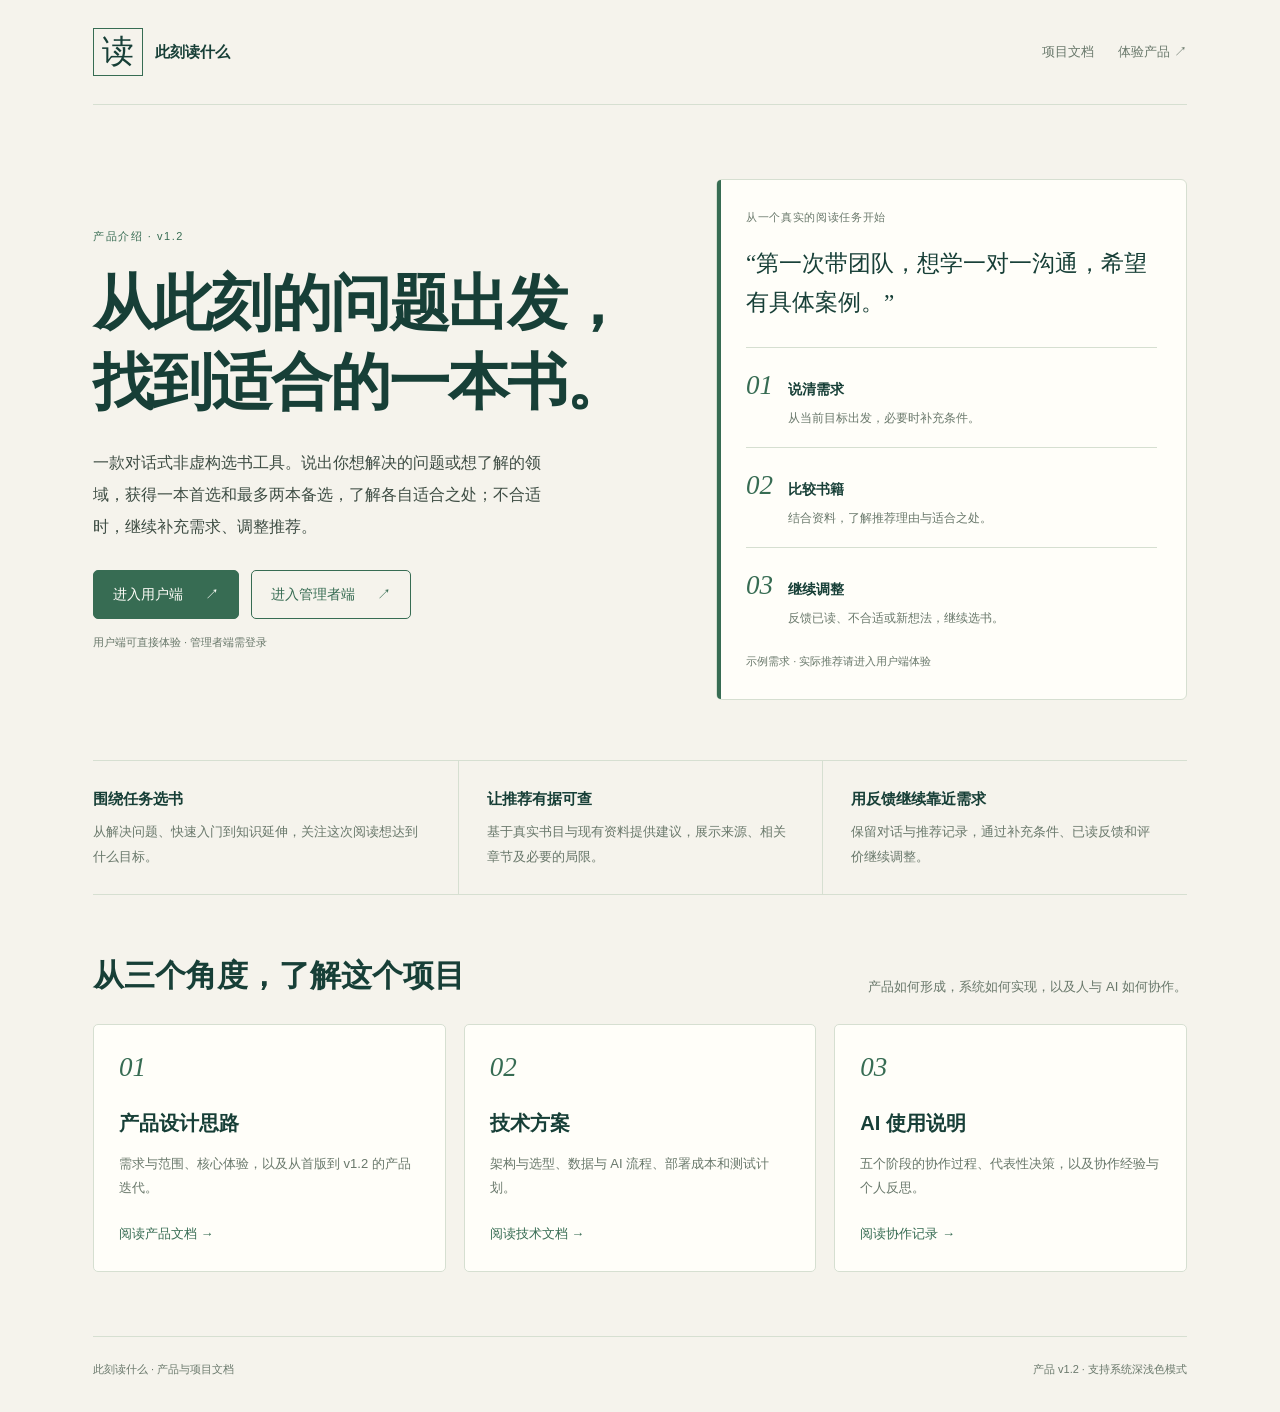
==== index.html @ 35690993 "发布此刻读什么产品介绍与三份项目文档" ====
<!doctype html>
<html lang="zh-CN">
<head>
<meta charset="utf-8"><meta name="viewport" content="width=device-width, initial-scale=1">
<meta name="description" content="此刻读什么：从当下的问题出发，找到适合的一本非虚构书。在线体验产品，了解产品设计、技术实现与 AI 协作过程。">
<meta name="theme-color" content="#f5f3ec" media="(prefers-color-scheme: light)"><meta name="theme-color" content="#171e1b" media="(prefers-color-scheme: dark)">
<title>此刻读什么 · 产品介绍</title>
<style>
:root{color-scheme:light;--paper:#f5f3ec;--card:#fffef9;--ink:#173f37;--text:#3d4c43;--muted:#69786b;--line:#d6dfd1;--green:#376c53;--pale:#e8eee3;--on-green:#fffef9;--serif:"Songti SC",STSong,"Noto Serif CJK SC",serif}
@media(prefers-color-scheme:dark){:root{color-scheme:dark;--paper:#171e1b;--card:#1e2923;--ink:#e0ece3;--text:#c0cec4;--muted:#a2b3a6;--line:#3a4b40;--green:#a4d1b4;--pale:#273a2e;--on-green:#17261e}}
*{box-sizing:border-box}html{scroll-behavior:smooth;scroll-padding-top:28px}body{margin:0;background:var(--paper);color:var(--text);font:15px/1.85 -apple-system,BlinkMacSystemFont,"PingFang SC","Microsoft YaHei",sans-serif}a{color:inherit;text-decoration:none}a:focus-visible{outline:3px solid var(--green);outline-offset:5px}::selection{background:var(--pale)}.shell{max-width:1190px;margin:auto;padding:0 48px}.top{display:flex;align-items:center;justify-content:space-between;gap:24px;padding:28px 0;border-bottom:1px solid var(--line)}.brand{display:flex;align-items:center;gap:12px;color:var(--ink);font-weight:650}.seal{font:32px/1.3 var(--serif);border:1px solid var(--green);padding:2px 8px}.top nav{display:flex;gap:24px;font-size:13px;color:var(--muted)}.top nav a:hover{color:var(--green)}.hero{padding:74px 0 60px;display:grid;grid-template-columns:1.2fr 1fr;gap:58px;align-items:center}.eyebrow{font-size:11px;letter-spacing:.14em;color:var(--green);margin:0 0 18px}h1,h2,h3,p{margin:0}h1{font:600 clamp(40px,4.8vw,61px)/1.3 var(--serif);letter-spacing:-.03em;color:var(--ink)}.lead{font-size:16px;max-width:470px;margin:24px 0 27px;line-height:2}.actions{display:flex;flex-wrap:wrap;gap:12px}.button{display:inline-flex;align-items:center;justify-content:space-between;gap:22px;padding:11px 19px;border:1px solid var(--green);border-radius:5px;font-size:14px;color:var(--green)}.button.primary{background:var(--green);color:var(--on-green)}.button:hover{transform:translateY(-1px)}.meta{font-size:11px;color:var(--muted);margin-top:13px}.reading-note{border:1px solid var(--line);background:var(--card);border-radius:6px;padding:27px 29px;position:relative}.reading-note::before{content:"";position:absolute;left:0;top:0;bottom:0;width:4px;background:var(--green);border-radius:6px 0 0 6px}.note-label{font-size:11px;color:var(--muted);letter-spacing:.06em}.question{font:23px/1.7 var(--serif);color:var(--ink);margin:17px 0 25px}.note-line{border-top:1px solid var(--line);padding:19px 0 0;display:flex;gap:15px;align-items:baseline}.note-number{font:italic 27px/1.4 Georgia,serif;color:var(--green)}.note-line strong{font-size:14px;color:var(--ink)}.note-line p{font-size:12px;color:var(--muted);margin-top:4px}.note-foot{font-size:11px;color:var(--muted);margin-top:22px}.principles{display:grid;grid-template-columns:repeat(3,1fr);border-block:1px solid var(--line)}.principle{padding:24px 28px 25px 0}.principle+.principle{border-left:1px solid var(--line);padding-left:28px}.principle h3{font-size:15px;color:var(--ink);margin-bottom:8px}.principle p{font-size:13px;color:var(--muted)}.docs{padding:58px 0 64px}.section-heading{display:flex;justify-content:space-between;gap:24px;align-items:end;margin-bottom:25px}.section-heading h2{font:600 31px/1.5 var(--serif);color:var(--ink)}.section-heading p{font-size:13px;color:var(--muted)}.doc-grid{display:grid;grid-template-columns:repeat(3,1fr);gap:18px}.doc{display:flex;flex-direction:column;border:1px solid var(--line);background:var(--card);border-radius:5px;padding:25px;min-height:246px;transition:transform .16s,border-color .16s}.doc:hover{transform:translateY(-3px);border-color:var(--green)}.doc-index{font:italic 27px/1.3 Georgia,serif;color:var(--green);margin-bottom:20px}.doc h3{font-size:20px;color:var(--ink);margin-bottom:10px}.doc p{font-size:13px;color:var(--muted);margin-bottom:22px}.doc-link{margin-top:auto;color:var(--green);font-size:13px}.footer{border-top:1px solid var(--line);padding:22px 0 32px;display:flex;justify-content:space-between;gap:16px;font-size:11px;color:var(--muted)}
@media(max-width:800px){.hero{gap:30px;grid-template-columns:1fr;padding:45px 0}.reading-note{max-width:100%}.doc-grid{gap:12px}.doc{padding:20px}.section-heading{align-items:start;flex-direction:column;gap:8px}}
@media(max-width:600px){.shell{padding:0 22px}.top{padding:20px 0}.top nav{gap:16px;font-size:12px}.hero{gap:30px}h1{font-size:40px}.lead{font-size:15px}.principles,.doc-grid{grid-template-columns:1fr}.principle,.principle+.principle{padding:20px 0;border-left:0}.principle+.principle{border-top:1px solid var(--line)}.docs{padding:38px 0}.doc{min-height:0}.doc-index{margin-bottom:12px}.footer{flex-direction:column;gap:3px}.question{font-size:21px}.reading-note{padding:22px}.button{gap:16px}}
@media(prefers-reduced-motion:reduce){html{scroll-behavior:auto}.doc,.button{transition:none;transform:none!important}}
</style>
</head>
<body><div class="shell">
<header class="top"><a class="brand" href="index.html" aria-label="此刻读什么产品介绍"><span class="seal" aria-hidden="true">读</span><span>此刻读什么</span></a><nav aria-label="首页导航"><a href="#documents">项目文档</a><a href="https://eo-test.cikedushu.cn/" target="_blank" rel="noopener noreferrer">体验产品 ↗</a></nav></header>
<main>
<section class="hero" aria-labelledby="intro-title">
<div><p class="eyebrow">产品介绍 · v1.2</p><h1 id="intro-title">从此刻的问题出发，<br>找到适合的一本书。</h1><p class="lead">一款对话式非虚构选书工具。说出你想解决的问题或想了解的领域，获得一本首选和最多两本备选，了解各自适合之处；不合适时，继续补充需求、调整推荐。</p><div class="actions"><a class="button primary" href="https://eo-test.cikedushu.cn/" target="_blank" rel="noopener noreferrer">进入用户端 <span aria-hidden="true">↗</span></a><a class="button" href="https://eo-test.cikedushu.cn/admin" target="_blank" rel="noopener noreferrer">进入管理者端 <span aria-hidden="true">↗</span></a></div><p class="meta">用户端可直接体验 · 管理者端需登录</p></div>
<aside class="reading-note" aria-label="使用方式示例"><p class="note-label">从一个真实的阅读任务开始</p><p class="question">“第一次带团队，想学一对一沟通，希望有具体案例。”</p><div class="note-line"><span class="note-number">01</span><div><strong>说清需求</strong><p>从当前目标出发，必要时补充条件。</p></div></div><div class="note-line" style="margin-top:18px"><span class="note-number">02</span><div><strong>比较书籍</strong><p>结合资料，了解推荐理由与适合之处。</p></div></div><div class="note-line" style="margin-top:18px"><span class="note-number">03</span><div><strong>继续调整</strong><p>反馈已读、不合适或新想法，继续选书。</p></div></div><p class="note-foot">示例需求 · 实际推荐请进入用户端体验</p></aside>
</section>
<section class="principles" aria-label="产品特点"><article class="principle"><h3>围绕任务选书</h3><p>从解决问题、快速入门到知识延伸，关注这次阅读想达到什么目标。</p></article><article class="principle"><h3>让推荐有据可查</h3><p>基于真实书目与现有资料提供建议，展示来源、相关章节及必要的局限。</p></article><article class="principle"><h3>用反馈继续靠近需求</h3><p>保留对话与推荐记录，通过补充条件、已读反馈和评价继续调整。</p></article></section>
<section class="docs" id="documents" aria-labelledby="documents-title"><div class="section-heading"><h2 id="documents-title">从三个角度，了解这个项目</h2><p>产品如何形成，系统如何实现，以及人与 AI 如何协作。</p></div><div class="doc-grid">
<a class="doc" href="01_产品设计方案.html"><span class="doc-index">01</span><h3>产品设计思路</h3><p>需求与范围、核心体验，以及从首版到 v1.2 的产品迭代。</p><span class="doc-link">阅读产品文档 →</span></a>
<a class="doc" href="02_技术选型说明_决策版.html"><span class="doc-index">02</span><h3>技术方案</h3><p>架构与选型、数据与 AI 流程、部署成本和测试计划。</p><span class="doc-link">阅读技术文档 →</span></a>
<a class="doc" href="03_AI使用说明.html"><span class="doc-index">03</span><h3>AI 使用说明</h3><p>五个阶段的协作过程、代表性决策，以及协作经验与个人反思。</p><span class="doc-link">阅读协作记录 →</span></a>
</div></section>
</main><footer class="footer"><span>此刻读什么 · 产品与项目文档</span><span>产品 v1.2 · 支持系统深浅色模式</span></footer>
</div></body></html>
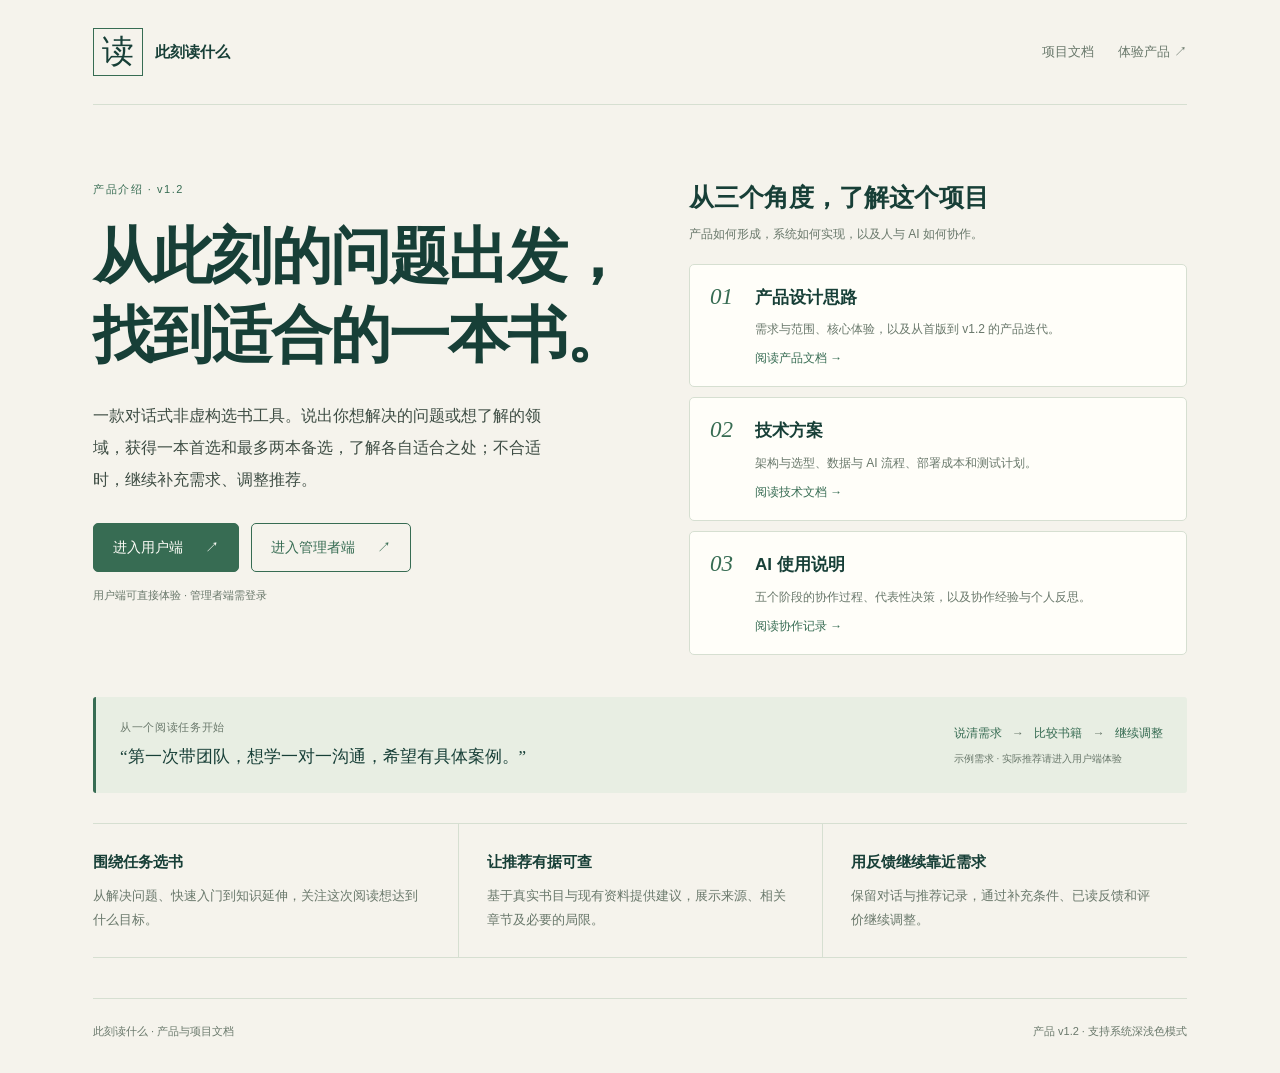
==== commit 2115f413: "将项目文档入口前移至首屏并精简阅读示例" ====
--- a/index.html
+++ b/index.html
@@ -12,6 +12,27 @@
 @media(max-width:800px){.hero{gap:30px;grid-template-columns:1fr;padding:45px 0}.reading-note{max-width:100%}.doc-grid{gap:12px}.doc{padding:20px}.section-heading{align-items:start;flex-direction:column;gap:8px}}
 @media(max-width:600px){.shell{padding:0 22px}.top{padding:20px 0}.top nav{gap:16px;font-size:12px}.hero{gap:30px}h1{font-size:40px}.lead{font-size:15px}.principles,.doc-grid{grid-template-columns:1fr}.principle,.principle+.principle{padding:20px 0;border-left:0}.principle+.principle{border-top:1px solid var(--line)}.docs{padding:38px 0}.doc{min-height:0}.doc-index{margin-bottom:12px}.footer{flex-direction:column;gap:3px}.question{font-size:21px}.reading-note{padding:22px}.button{gap:16px}}
 @media(prefers-reduced-motion:reduce){html{scroll-behavior:auto}.doc,.button{transition:none;transform:none!important}}
+
+/* First-screen document entry points and a compact reading example. */
+.hero{align-items:start;grid-template-columns:1.1fr 1fr;gap:48px;padding-bottom:42px}
+.hero .docs{padding:0;min-width:0}
+.hero .section-heading{display:block;margin-bottom:18px}
+.hero .section-heading h2{font-size:25px;line-height:1.55}
+.hero .section-heading p{font-size:12px;margin-top:6px}
+.hero .doc-grid{grid-template-columns:1fr;gap:10px}
+.hero .doc{display:grid;grid-template-columns:32px minmax(0,1fr);gap:2px 13px;min-height:0;padding:17px 20px}
+.hero .doc-index{grid-row:1 / 4;font-size:23px;margin:0}
+.hero .doc h3{font-size:17px;margin:0}
+.hero .doc p{font-size:12px;margin:3px 0 5px}
+.hero .doc-link{font-size:12px}
+.reading-example{display:flex;align-items:center;justify-content:space-between;gap:28px;padding:20px 24px;margin-bottom:30px;background:var(--pale);border-left:3px solid var(--green);border-radius:3px}
+.example-question{font:17px/1.8 var(--serif);color:var(--ink);margin-top:5px}
+.example-process{flex-shrink:0;color:var(--green);font-size:12px}
+.example-process span{margin:0 7px;color:var(--muted)}
+.example-process small{display:block;font-size:10px;color:var(--muted);margin-top:6px}
+.principles{margin-bottom:40px}
+@media(max-width:800px){.hero{grid-template-columns:1fr;gap:32px}.reading-example{align-items:start;flex-direction:column;gap:12px}}
+@media(max-width:600px){.hero{padding:36px 0 28px}.hero .section-heading h2{font-size:24px}.reading-example{padding:17px 18px}.example-question{font-size:16px}}
 </style>
 </head>
 <body><div class="shell">
@@ -19,13 +40,14 @@
 <main>
 <section class="hero" aria-labelledby="intro-title">
 <div><p class="eyebrow">产品介绍 · v1.2</p><h1 id="intro-title">从此刻的问题出发，<br>找到适合的一本书。</h1><p class="lead">一款对话式非虚构选书工具。说出你想解决的问题或想了解的领域，获得一本首选和最多两本备选，了解各自适合之处；不合适时，继续补充需求、调整推荐。</p><div class="actions"><a class="button primary" href="https://eo-test.cikedushu.cn/" target="_blank" rel="noopener noreferrer">进入用户端 <span aria-hidden="true">↗</span></a><a class="button" href="https://eo-test.cikedushu.cn/admin" target="_blank" rel="noopener noreferrer">进入管理者端 <span aria-hidden="true">↗</span></a></div><p class="meta">用户端可直接体验 · 管理者端需登录</p></div>
-<aside class="reading-note" aria-label="使用方式示例"><p class="note-label">从一个真实的阅读任务开始</p><p class="question">“第一次带团队，想学一对一沟通，希望有具体案例。”</p><div class="note-line"><span class="note-number">01</span><div><strong>说清需求</strong><p>从当前目标出发，必要时补充条件。</p></div></div><div class="note-line" style="margin-top:18px"><span class="note-number">02</span><div><strong>比较书籍</strong><p>结合资料，了解推荐理由与适合之处。</p></div></div><div class="note-line" style="margin-top:18px"><span class="note-number">03</span><div><strong>继续调整</strong><p>反馈已读、不合适或新想法，继续选书。</p></div></div><p class="note-foot">示例需求 · 实际推荐请进入用户端体验</p></aside>
-</section>
-<section class="principles" aria-label="产品特点"><article class="principle"><h3>围绕任务选书</h3><p>从解决问题、快速入门到知识延伸，关注这次阅读想达到什么目标。</p></article><article class="principle"><h3>让推荐有据可查</h3><p>基于真实书目与现有资料提供建议，展示来源、相关章节及必要的局限。</p></article><article class="principle"><h3>用反馈继续靠近需求</h3><p>保留对话与推荐记录，通过补充条件、已读反馈和评价继续调整。</p></article></section>
 <section class="docs" id="documents" aria-labelledby="documents-title"><div class="section-heading"><h2 id="documents-title">从三个角度，了解这个项目</h2><p>产品如何形成，系统如何实现，以及人与 AI 如何协作。</p></div><div class="doc-grid">
 <a class="doc" href="01_产品设计方案.html"><span class="doc-index">01</span><h3>产品设计思路</h3><p>需求与范围、核心体验，以及从首版到 v1.2 的产品迭代。</p><span class="doc-link">阅读产品文档 →</span></a>
 <a class="doc" href="02_技术选型说明_决策版.html"><span class="doc-index">02</span><h3>技术方案</h3><p>架构与选型、数据与 AI 流程、部署成本和测试计划。</p><span class="doc-link">阅读技术文档 →</span></a>
 <a class="doc" href="03_AI使用说明.html"><span class="doc-index">03</span><h3>AI 使用说明</h3><p>五个阶段的协作过程、代表性决策，以及协作经验与个人反思。</p><span class="doc-link">阅读协作记录 →</span></a>
 </div></section>
+</section>
+<aside class="reading-example" aria-label="使用方式示例"><div><p class="note-label">从一个阅读任务开始</p><p class="example-question">“第一次带团队，想学一对一沟通，希望有具体案例。”</p></div><div class="example-process"><p>说清需求 <span aria-hidden="true">→</span> 比较书籍 <span aria-hidden="true">→</span> 继续调整</p><small>示例需求 · 实际推荐请进入用户端体验</small></div></aside>
+<section class="principles" aria-label="产品特点"><article class="principle"><h3>围绕任务选书</h3><p>从解决问题、快速入门到知识延伸，关注这次阅读想达到什么目标。</p></article><article class="principle"><h3>让推荐有据可查</h3><p>基于真实书目与现有资料提供建议，展示来源、相关章节及必要的局限。</p></article><article class="principle"><h3>用反馈继续靠近需求</h3><p>保留对话与推荐记录，通过补充条件、已读反馈和评价继续调整。</p></article></section>
+
 </main><footer class="footer"><span>此刻读什么 · 产品与项目文档</span><span>产品 v1.2 · 支持系统深浅色模式</span></footer>
 </div></body></html>
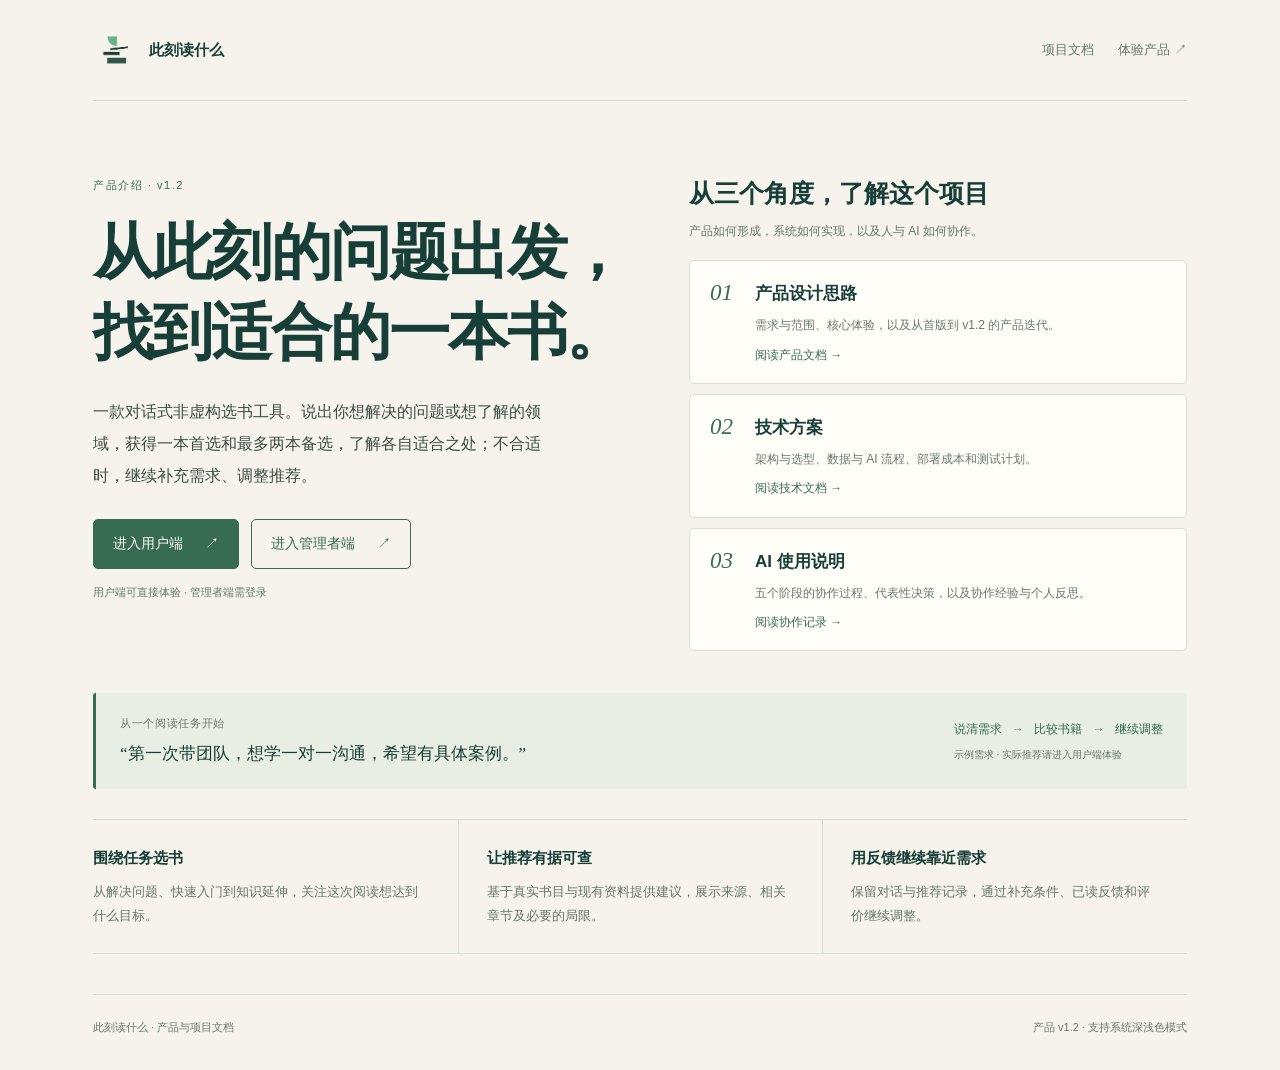
==== commit bb8ebe16: "更新产品展示首页为透明项目 logo" ====
--- a/index.html
+++ b/index.html
@@ -33,10 +33,12 @@
 .principles{margin-bottom:40px}
 @media(max-width:800px){.hero{grid-template-columns:1fr;gap:32px}.reading-example{align-items:start;flex-direction:column;gap:12px}}
 @media(max-width:600px){.hero{padding:36px 0 28px}.hero .section-heading h2{font-size:24px}.reading-example{padding:17px 18px}.example-question{font-size:16px}}
+img.product-logo{display:block;width:44px;height:44px;object-fit:contain;background:transparent;flex-shrink:0}
 </style>
+<link rel="icon" type="image/png" href="logo.png">
 </head>
 <body><div class="shell">
-<header class="top"><a class="brand" href="index.html" aria-label="此刻读什么产品介绍"><span class="seal" aria-hidden="true">读</span><span>此刻读什么</span></a><nav aria-label="首页导航"><a href="#documents">项目文档</a><a href="https://eo-test.cikedushu.cn/" target="_blank" rel="noopener noreferrer">体验产品 ↗</a></nav></header>
+<header class="top"><a class="brand" href="index.html" aria-label="此刻读什么产品介绍"><img class="product-logo" src="logo.png" width="44" height="44" alt="" aria-hidden="true"><span>此刻读什么</span></a><nav aria-label="首页导航"><a href="#documents">项目文档</a><a href="https://eo-test.cikedushu.cn/" target="_blank" rel="noopener noreferrer">体验产品 ↗</a></nav></header>
 <main>
 <section class="hero" aria-labelledby="intro-title">
 <div><p class="eyebrow">产品介绍 · v1.2</p><h1 id="intro-title">从此刻的问题出发，<br>找到适合的一本书。</h1><p class="lead">一款对话式非虚构选书工具。说出你想解决的问题或想了解的领域，获得一本首选和最多两本备选，了解各自适合之处；不合适时，继续补充需求、调整推荐。</p><div class="actions"><a class="button primary" href="https://eo-test.cikedushu.cn/" target="_blank" rel="noopener noreferrer">进入用户端 <span aria-hidden="true">↗</span></a><a class="button" href="https://eo-test.cikedushu.cn/admin" target="_blank" rel="noopener noreferrer">进入管理者端 <span aria-hidden="true">↗</span></a></div><p class="meta">用户端可直接体验 · 管理者端需登录</p></div>
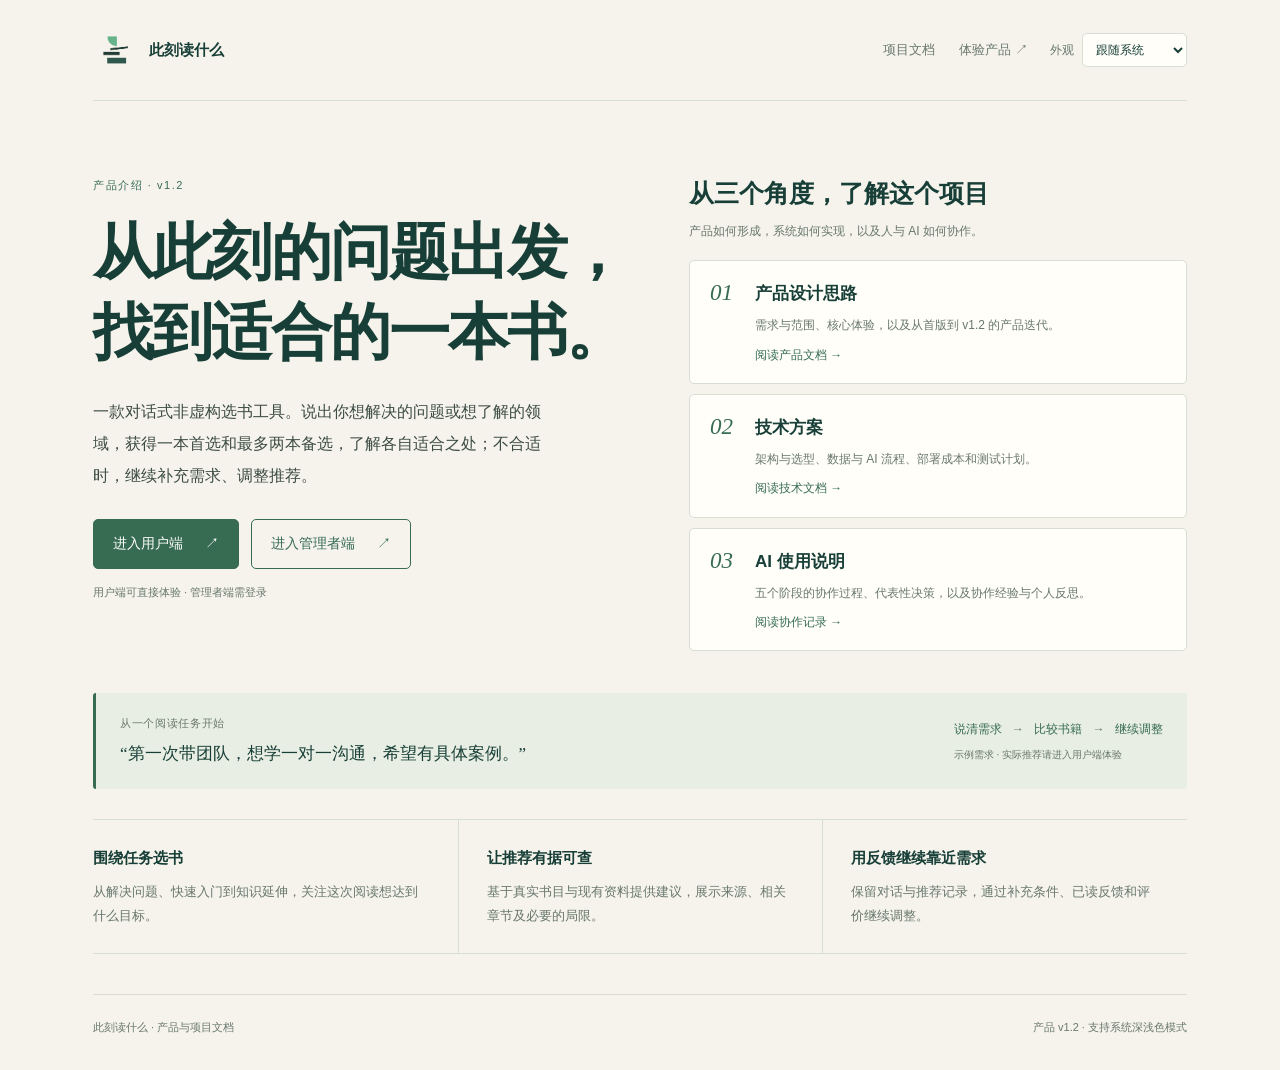
==== commit a856911d: "Add shared light, dark and system appearance switch" ====
--- a/index.html
+++ b/index.html
@@ -4,10 +4,11 @@
 <meta charset="utf-8"><meta name="viewport" content="width=device-width, initial-scale=1">
 <meta name="description" content="此刻读什么：从当下的问题出发，找到适合的一本非虚构书。在线体验产品，了解产品设计、技术实现与 AI 协作过程。">
 <meta name="theme-color" content="#f5f3ec" media="(prefers-color-scheme: light)"><meta name="theme-color" content="#171e1b" media="(prefers-color-scheme: dark)">
+<script src="appearance.js"></script>
 <title>此刻读什么 · 产品介绍</title>
 <style>
 :root{color-scheme:light;--paper:#f5f3ec;--card:#fffef9;--ink:#173f37;--text:#3d4c43;--muted:#69786b;--line:#d6dfd1;--green:#376c53;--pale:#e8eee3;--on-green:#fffef9;--serif:"Songti SC",STSong,"Noto Serif CJK SC",serif}
-@media(prefers-color-scheme:dark){:root{color-scheme:dark;--paper:#171e1b;--card:#1e2923;--ink:#e0ece3;--text:#c0cec4;--muted:#a2b3a6;--line:#3a4b40;--green:#a4d1b4;--pale:#273a2e;--on-green:#17261e}}
+@media screen{:root[data-theme="dark"]{color-scheme:dark;--paper:#171e1b;--card:#1e2923;--ink:#e0ece3;--text:#c0cec4;--muted:#a2b3a6;--line:#3a4b40;--green:#a4d1b4;--pale:#273a2e;--on-green:#17261e}}
 *{box-sizing:border-box}html{scroll-behavior:smooth;scroll-padding-top:28px}body{margin:0;background:var(--paper);color:var(--text);font:15px/1.85 -apple-system,BlinkMacSystemFont,"PingFang SC","Microsoft YaHei",sans-serif}a{color:inherit;text-decoration:none}a:focus-visible{outline:3px solid var(--green);outline-offset:5px}::selection{background:var(--pale)}.shell{max-width:1190px;margin:auto;padding:0 48px}.top{display:flex;align-items:center;justify-content:space-between;gap:24px;padding:28px 0;border-bottom:1px solid var(--line)}.brand{display:flex;align-items:center;gap:12px;color:var(--ink);font-weight:650}.seal{font:32px/1.3 var(--serif);border:1px solid var(--green);padding:2px 8px}.top nav{display:flex;gap:24px;font-size:13px;color:var(--muted)}.top nav a:hover{color:var(--green)}.hero{padding:74px 0 60px;display:grid;grid-template-columns:1.2fr 1fr;gap:58px;align-items:center}.eyebrow{font-size:11px;letter-spacing:.14em;color:var(--green);margin:0 0 18px}h1,h2,h3,p{margin:0}h1{font:600 clamp(40px,4.8vw,61px)/1.3 var(--serif);letter-spacing:-.03em;color:var(--ink)}.lead{font-size:16px;max-width:470px;margin:24px 0 27px;line-height:2}.actions{display:flex;flex-wrap:wrap;gap:12px}.button{display:inline-flex;align-items:center;justify-content:space-between;gap:22px;padding:11px 19px;border:1px solid var(--green);border-radius:5px;font-size:14px;color:var(--green)}.button.primary{background:var(--green);color:var(--on-green)}.button:hover{transform:translateY(-1px)}.meta{font-size:11px;color:var(--muted);margin-top:13px}.reading-note{border:1px solid var(--line);background:var(--card);border-radius:6px;padding:27px 29px;position:relative}.reading-note::before{content:"";position:absolute;left:0;top:0;bottom:0;width:4px;background:var(--green);border-radius:6px 0 0 6px}.note-label{font-size:11px;color:var(--muted);letter-spacing:.06em}.question{font:23px/1.7 var(--serif);color:var(--ink);margin:17px 0 25px}.note-line{border-top:1px solid var(--line);padding:19px 0 0;display:flex;gap:15px;align-items:baseline}.note-number{font:italic 27px/1.4 Georgia,serif;color:var(--green)}.note-line strong{font-size:14px;color:var(--ink)}.note-line p{font-size:12px;color:var(--muted);margin-top:4px}.note-foot{font-size:11px;color:var(--muted);margin-top:22px}.principles{display:grid;grid-template-columns:repeat(3,1fr);border-block:1px solid var(--line)}.principle{padding:24px 28px 25px 0}.principle+.principle{border-left:1px solid var(--line);padding-left:28px}.principle h3{font-size:15px;color:var(--ink);margin-bottom:8px}.principle p{font-size:13px;color:var(--muted)}.docs{padding:58px 0 64px}.section-heading{display:flex;justify-content:space-between;gap:24px;align-items:end;margin-bottom:25px}.section-heading h2{font:600 31px/1.5 var(--serif);color:var(--ink)}.section-heading p{font-size:13px;color:var(--muted)}.doc-grid{display:grid;grid-template-columns:repeat(3,1fr);gap:18px}.doc{display:flex;flex-direction:column;border:1px solid var(--line);background:var(--card);border-radius:5px;padding:25px;min-height:246px;transition:transform .16s,border-color .16s}.doc:hover{transform:translateY(-3px);border-color:var(--green)}.doc-index{font:italic 27px/1.3 Georgia,serif;color:var(--green);margin-bottom:20px}.doc h3{font-size:20px;color:var(--ink);margin-bottom:10px}.doc p{font-size:13px;color:var(--muted);margin-bottom:22px}.doc-link{margin-top:auto;color:var(--green);font-size:13px}.footer{border-top:1px solid var(--line);padding:22px 0 32px;display:flex;justify-content:space-between;gap:16px;font-size:11px;color:var(--muted)}
 @media(max-width:800px){.hero{gap:30px;grid-template-columns:1fr;padding:45px 0}.reading-note{max-width:100%}.doc-grid{gap:12px}.doc{padding:20px}.section-heading{align-items:start;flex-direction:column;gap:8px}}
 @media(max-width:600px){.shell{padding:0 22px}.top{padding:20px 0}.top nav{gap:16px;font-size:12px}.hero{gap:30px}h1{font-size:40px}.lead{font-size:15px}.principles,.doc-grid{grid-template-columns:1fr}.principle,.principle+.principle{padding:20px 0;border-left:0}.principle+.principle{border-top:1px solid var(--line)}.docs{padding:38px 0}.doc{min-height:0}.doc-index{margin-bottom:12px}.footer{flex-direction:column;gap:3px}.question{font-size:21px}.reading-note{padding:22px}.button{gap:16px}}
@@ -36,9 +37,10 @@
 img.product-logo{display:block;width:44px;height:44px;object-fit:contain;background:transparent;flex-shrink:0}
 </style>
 <link rel="icon" type="image/png" href="logo.png">
+<link rel="stylesheet" href="appearance.css">
 </head>
 <body><div class="shell">
-<header class="top"><a class="brand" href="index.html" aria-label="此刻读什么产品介绍"><img class="product-logo" src="logo.png" width="44" height="44" alt="" aria-hidden="true"><span>此刻读什么</span></a><nav aria-label="首页导航"><a href="#documents">项目文档</a><a href="https://eo-test.cikedushu.cn/" target="_blank" rel="noopener noreferrer">体验产品 ↗</a></nav></header>
+<header class="top"><a class="brand" href="index.html" aria-label="此刻读什么产品介绍"><img class="product-logo" src="logo.png" width="44" height="44" alt="" aria-hidden="true"><span>此刻读什么</span></a><div class="top-actions"><nav aria-label="首页导航"><a href="#documents">项目文档</a><a href="https://eo-test.cikedushu.cn/" target="_blank" rel="noopener noreferrer">体验产品 ↗</a></nav><label class="appearance-control">外观<select data-appearance aria-label="页面外观"><option value="system">跟随系统</option><option value="light">浅色</option><option value="dark">深色</option></select></label></div></header>
 <main>
 <section class="hero" aria-labelledby="intro-title">
 <div><p class="eyebrow">产品介绍 · v1.2</p><h1 id="intro-title">从此刻的问题出发，<br>找到适合的一本书。</h1><p class="lead">一款对话式非虚构选书工具。说出你想解决的问题或想了解的领域，获得一本首选和最多两本备选，了解各自适合之处；不合适时，继续补充需求、调整推荐。</p><div class="actions"><a class="button primary" href="https://eo-test.cikedushu.cn/" target="_blank" rel="noopener noreferrer">进入用户端 <span aria-hidden="true">↗</span></a><a class="button" href="https://eo-test.cikedushu.cn/admin" target="_blank" rel="noopener noreferrer">进入管理者端 <span aria-hidden="true">↗</span></a></div><p class="meta">用户端可直接体验 · 管理者端需登录</p></div>
--- a/appearance.css
+++ b/appearance.css
@@ -0,0 +1,8 @@
+/* Shared appearance control for the showcase and documents. */
+.appearance-control{display:flex;align-items:center;gap:8px;color:var(--muted);font:12px/1.5 -apple-system,BlinkMacSystemFont,"PingFang SC",sans-serif}
+.appearance-control select{font:inherit;color:var(--ink);background:var(--card);border:1px solid var(--line);border-radius:5px;padding:7px 26px 7px 9px;min-height:34px;max-width:145px;cursor:pointer}
+.appearance-control select:focus-visible{outline:2px solid var(--green);outline-offset:3px}
+.rail>.appearance-control{margin-top:18px;flex-shrink:0}
+.top-actions{display:flex;align-items:center;gap:22px;flex-wrap:wrap;justify-content:flex-end}
+@media(max-width:600px){.top{flex-wrap:wrap;gap:12px}.top-actions{width:100%;justify-content:space-between;gap:12px}.rail>.appearance-control{margin-top:12px}}
+@media print{.appearance-control{display:none!important}}
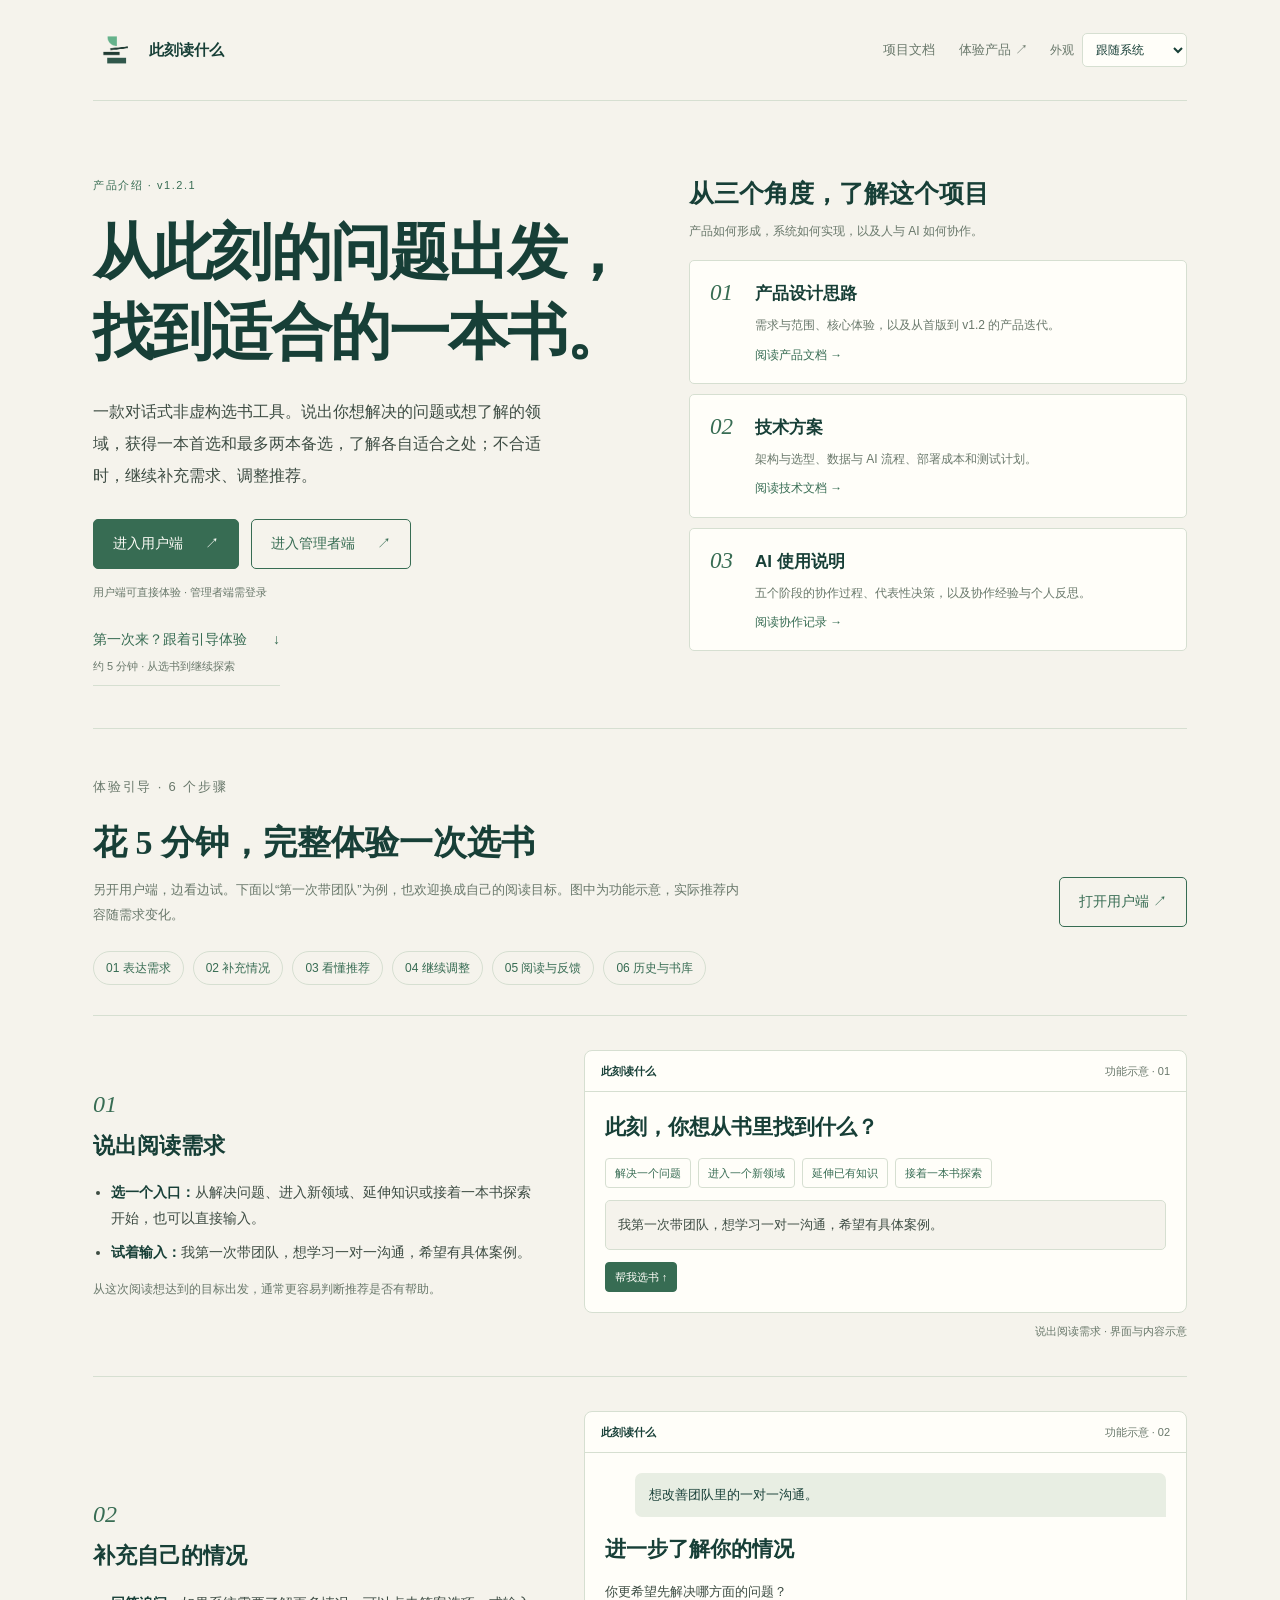
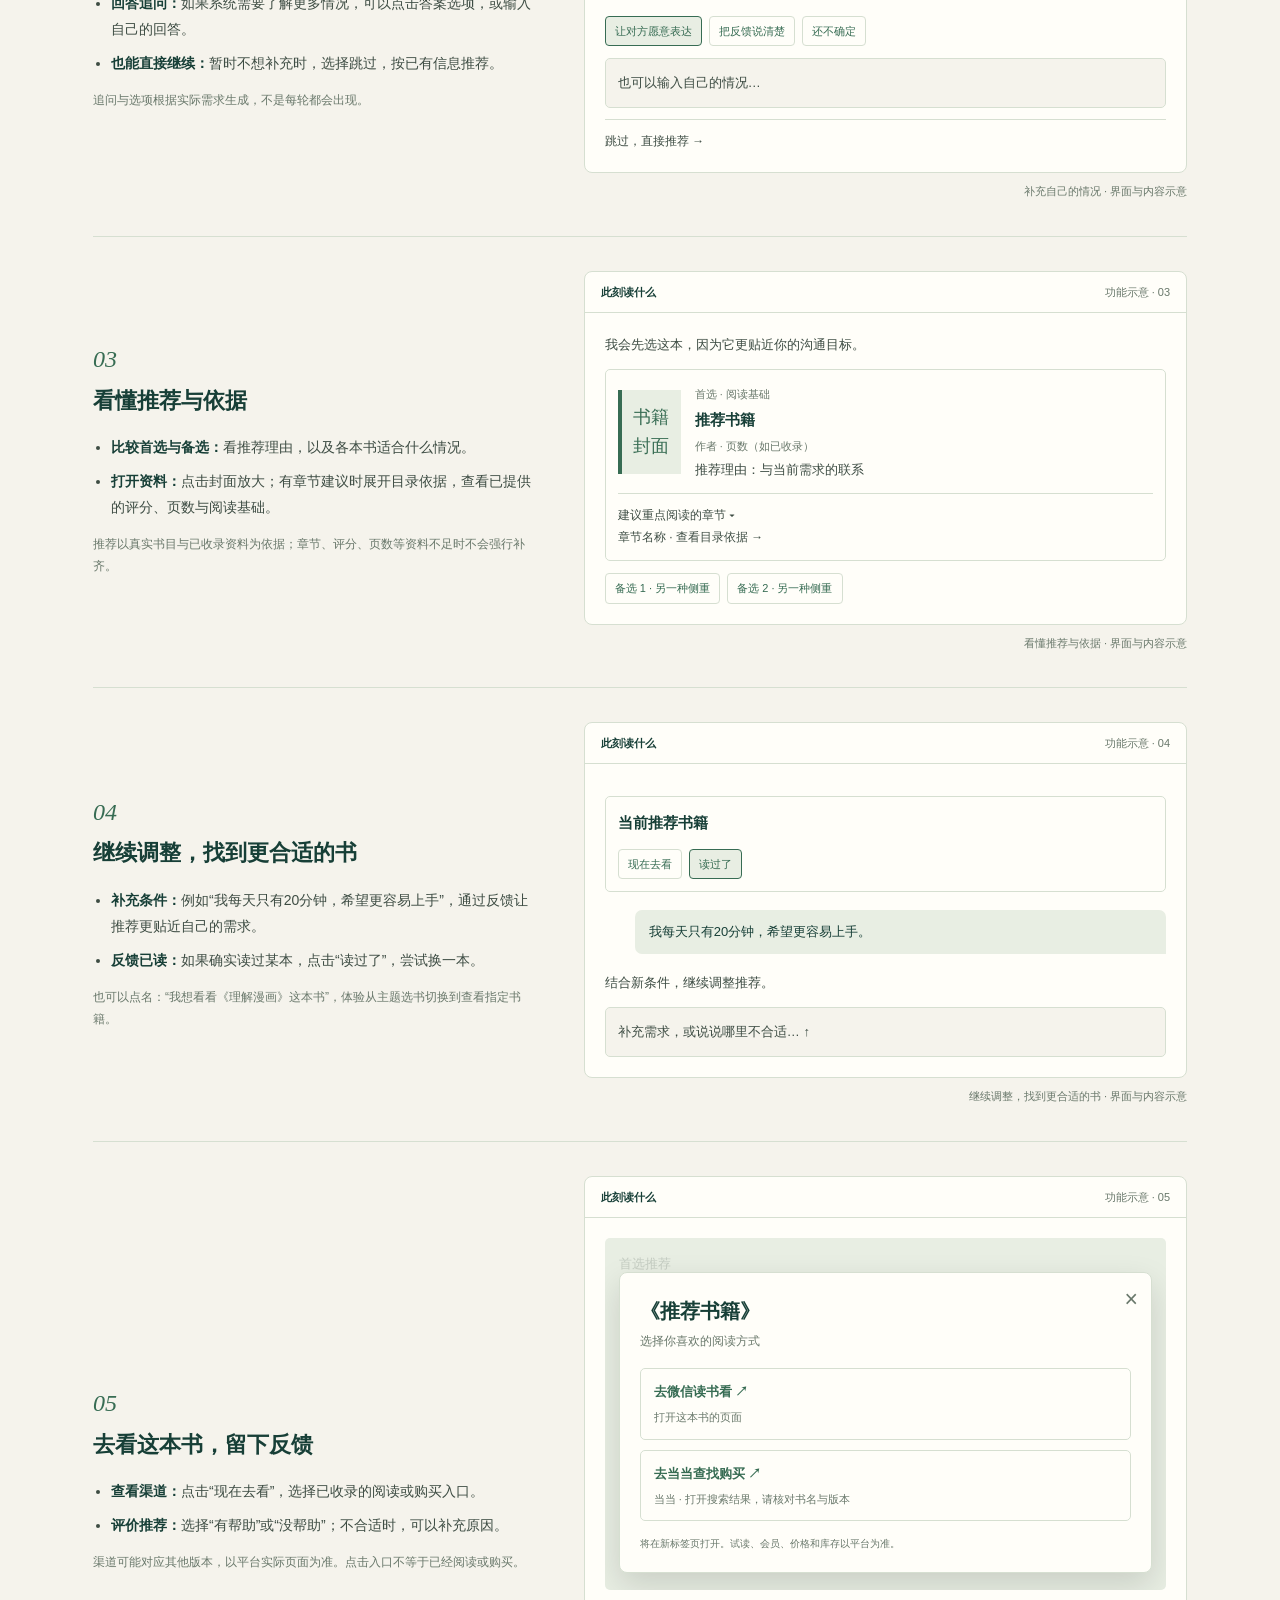
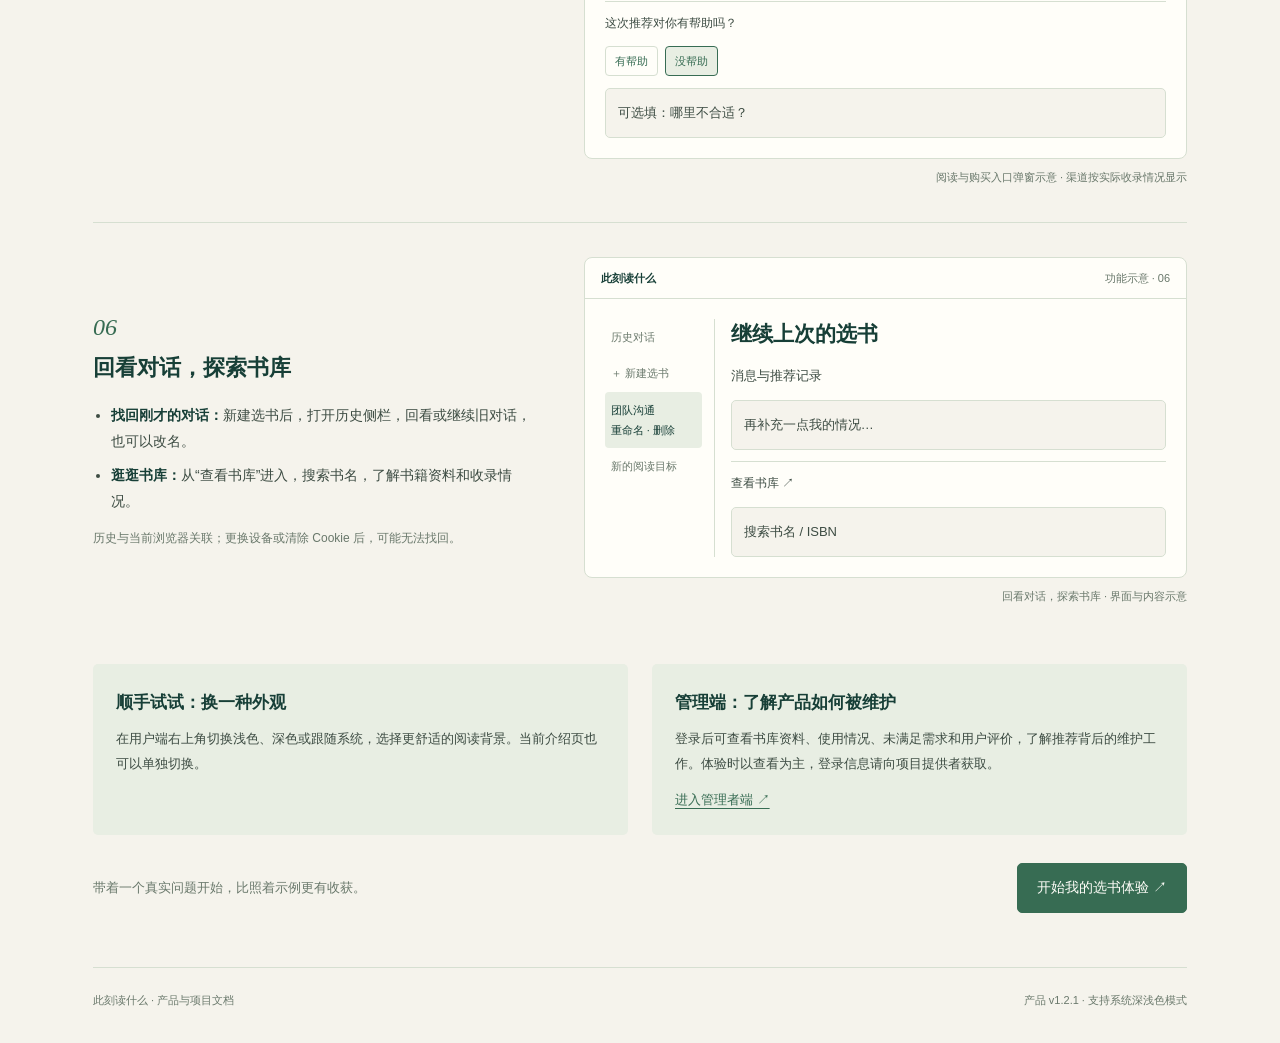
==== commit f6f8894a: "Add six-step product experience guide with adaptive interface illustrations" ====
--- a/index.html
+++ b/index.html
@@ -4,7 +4,7 @@
 <meta charset="utf-8"><meta name="viewport" content="width=device-width, initial-scale=1">
 <meta name="description" content="此刻读什么：从当下的问题出发，找到适合的一本非虚构书。在线体验产品，了解产品设计、技术实现与 AI 协作过程。">
 <meta name="theme-color" content="#f5f3ec" media="(prefers-color-scheme: light)"><meta name="theme-color" content="#171e1b" media="(prefers-color-scheme: dark)">
-<script src="appearance.js"></script>
+<script src="appearance.js?v=20260911-appearance1"></script>
 <title>此刻读什么 · 产品介绍</title>
 <style>
 :root{color-scheme:light;--paper:#f5f3ec;--card:#fffef9;--ink:#173f37;--text:#3d4c43;--muted:#69786b;--line:#d6dfd1;--green:#376c53;--pale:#e8eee3;--on-green:#fffef9;--serif:"Songti SC",STSong,"Noto Serif CJK SC",serif}
@@ -35,23 +35,29 @@
 @media(max-width:800px){.hero{grid-template-columns:1fr;gap:32px}.reading-example{align-items:start;flex-direction:column;gap:12px}}
 @media(max-width:600px){.hero{padding:36px 0 28px}.hero .section-heading h2{font-size:24px}.reading-example{padding:17px 18px}.example-question{font-size:16px}}
 img.product-logo{display:block;width:44px;height:44px;object-fit:contain;background:transparent;flex-shrink:0}
+
+.guide-jump{display:inline-block;margin-top:25px;color:var(--green);font-size:14px;border-bottom:1px solid var(--line);padding-bottom:9px}.guide-jump span{margin-left:22px}.guide-jump small{display:block;font-size:11px;color:var(--muted);margin-top:3px}
+.experience-guide{padding:36px 0 54px;border-top:1px solid var(--line)}.guide-heading{display:flex;justify-content:space-between;align-items:end;gap:28px;margin-bottom:24px}.guide-heading h2{font:600 34px/1.5 var(--serif);color:var(--ink)}.guide-heading p{font-size:13px;color:var(--muted);max-width:650px;margin-top:10px}.guide-nav{display:flex;flex-wrap:wrap;gap:9px;margin-bottom:30px}.guide-nav a{font-size:12px;padding:5px 12px;border:1px solid var(--line);border-radius:30px;color:var(--green)}.guide-nav a:hover{background:var(--pale)}
+.guide-step{display:grid;grid-template-columns:.85fr 1.15fr;gap:45px;padding:34px 0;border-top:1px solid var(--line);align-items:center}.guide-step h3{font-size:22px;color:var(--ink);margin:5px 0 14px}.step-number{font:italic 24px Georgia,serif;color:var(--green)}.guide-step ul{padding-left:18px;margin:12px 0;font-size:14px}.guide-step li+li{margin-top:8px}.guide-step strong{color:var(--ink)}.guide-tip{font-size:12px;color:var(--muted);margin-top:12px}.demo{margin:0;min-width:0}.demo figcaption{font-size:11px;color:var(--muted);margin-top:8px;text-align:right}.demo-window{background:var(--card);border:1px solid var(--line);border-radius:8px;overflow:hidden}.demo-bar{display:flex;align-items:center;justify-content:space-between;gap:12px;padding:10px 16px;border-bottom:1px solid var(--line);font-size:11px;color:var(--muted)}.demo-bar b{color:var(--ink);font-weight:600}.demo-body{padding:20px;font-size:13px}.demo-title{color:var(--ink);font:600 21px/1.5 var(--serif);margin-bottom:14px}.demo-input,.demo-card{border:1px solid var(--line);border-radius:5px;padding:12px;margin-top:12px}.demo-input{background:var(--paper)}.demo-tags{display:flex;flex-wrap:wrap;gap:7px;margin-top:12px}.demo-tag{font-size:11px;padding:4px 9px;border:1px solid var(--line);border-radius:4px;color:var(--green)}.demo-tag.filled{background:var(--green);color:var(--on-green);border-color:var(--green)}.demo-tag.chosen{background:var(--pale);border-color:var(--green)}.demo-bubble{margin:0 0 17px 30px;padding:10px 14px;background:var(--pale);border-radius:7px 7px 0 7px;color:var(--ink)}.demo-card strong{display:block;color:var(--ink);font-size:15px}.demo-card small{color:var(--muted)}.demo-book{display:flex;gap:14px;align-items:center}.demo-cover{display:flex;align-items:center;justify-content:center;width:63px;min-height:84px;background:var(--pale);border-left:4px solid var(--green);color:var(--green);font:18px/1.6 var(--serif);text-align:center;flex-shrink:0}.demo-line{margin-top:11px;padding-top:10px;border-top:1px solid var(--line);font-size:12px}.demo-split{display:grid;grid-template-columns:110px 1fr;gap:16px}.demo-history{border-right:1px solid var(--line);padding-right:12px;color:var(--muted);font-size:11px}.demo-history p{padding:8px 6px}.demo-history .active{background:var(--pale);color:var(--ink);border-radius:4px}.guide-extras{display:grid;grid-template-columns:1fr 1fr;gap:24px;margin-top:24px}.guide-extra{background:var(--pale);padding:23px;border-radius:5px}.guide-extra h3{font-size:17px;color:var(--ink);margin-bottom:9px}.guide-extra p{font-size:13px}.guide-extra a{display:inline-block;color:var(--green);margin-top:12px;font-size:13px;text-decoration:underline;text-underline-offset:4px}.guide-end{display:flex;justify-content:space-between;align-items:center;gap:18px;padding-top:28px}.guide-end p{font-size:13px;color:var(--muted)}
+@media(max-width:800px){.guide-step{gap:24px;grid-template-columns:1fr 1.1fr}.guide-heading{align-items:start;flex-direction:column}.guide-heading h2{font-size:29px}}
+@media(max-width:600px){.guide-step{grid-template-columns:1fr;gap:17px;padding:27px 0}.guide-extras{grid-template-columns:1fr;gap:14px}.guide-end{align-items:start;flex-direction:column}.demo-body{padding:15px}.demo-split{grid-template-columns:85px 1fr;gap:10px}.guide-heading h2{font-size:27px}.demo-title{font-size:19px}.experience-guide{padding-bottom:35px}}
+
+.entry-scene{position:relative;padding:34px 14px 17px;background:var(--pale);border-radius:5px;overflow:hidden}.entry-background{position:absolute;inset:14px;opacity:.2;pointer-events:none}.entry-modal{position:relative;background:var(--card);border:1px solid var(--line);border-radius:8px;box-shadow:0 12px 32px #0002;padding:23px 20px 18px}.entry-close{position:absolute;right:13px;top:5px;font-size:23px;color:var(--muted)}.entry-modal .demo-title{font-size:20px;margin-bottom:4px;padding-right:15px}.entry-intro{font-size:12px;color:var(--muted);margin-bottom:16px}.entry-option{border:1px solid var(--line);border-radius:5px;padding:11px 13px;margin-top:10px}.entry-option strong{display:block;color:var(--green);font-size:13px}.entry-option small{display:block;color:var(--muted);font-size:11px;margin-top:3px}.entry-note{font-size:10px;color:var(--muted);margin-top:14px}@media(max-width:600px){.entry-scene{padding:28px 9px 12px}.entry-modal{padding:21px 14px 15px}}
 </style>
 <link rel="icon" type="image/png" href="logo.png">
-<link rel="stylesheet" href="appearance.css">
+<link rel="stylesheet" href="appearance.css?v=20260911-appearance1">
 </head>
 <body><div class="shell">
 <header class="top"><a class="brand" href="index.html" aria-label="此刻读什么产品介绍"><img class="product-logo" src="logo.png" width="44" height="44" alt="" aria-hidden="true"><span>此刻读什么</span></a><div class="top-actions"><nav aria-label="首页导航"><a href="#documents">项目文档</a><a href="https://eo-test.cikedushu.cn/" target="_blank" rel="noopener noreferrer">体验产品 ↗</a></nav><label class="appearance-control">外观<select data-appearance aria-label="页面外观"><option value="system">跟随系统</option><option value="light">浅色</option><option value="dark">深色</option></select></label></div></header>
 <main>
 <section class="hero" aria-labelledby="intro-title">
-<div><p class="eyebrow">产品介绍 · v1.2</p><h1 id="intro-title">从此刻的问题出发，<br>找到适合的一本书。</h1><p class="lead">一款对话式非虚构选书工具。说出你想解决的问题或想了解的领域，获得一本首选和最多两本备选，了解各自适合之处；不合适时，继续补充需求、调整推荐。</p><div class="actions"><a class="button primary" href="https://eo-test.cikedushu.cn/" target="_blank" rel="noopener noreferrer">进入用户端 <span aria-hidden="true">↗</span></a><a class="button" href="https://eo-test.cikedushu.cn/admin" target="_blank" rel="noopener noreferrer">进入管理者端 <span aria-hidden="true">↗</span></a></div><p class="meta">用户端可直接体验 · 管理者端需登录</p></div>
+<div><p class="eyebrow">产品介绍 · v1.2.1</p><h1 id="intro-title">从此刻的问题出发，<br>找到适合的一本书。</h1><p class="lead">一款对话式非虚构选书工具。说出你想解决的问题或想了解的领域，获得一本首选和最多两本备选，了解各自适合之处；不合适时，继续补充需求、调整推荐。</p><div class="actions"><a class="button primary" href="https://eo-test.cikedushu.cn/" target="_blank" rel="noopener noreferrer">进入用户端 <span aria-hidden="true">↗</span></a><a class="button" href="https://eo-test.cikedushu.cn/admin" target="_blank" rel="noopener noreferrer">进入管理者端 <span aria-hidden="true">↗</span></a></div><p class="meta">用户端可直接体验 · 管理者端需登录</p><a class="guide-jump" href="#experience-guide">第一次来？跟着引导体验 <span aria-hidden="true">↓</span><small>约 5 分钟 · 从选书到继续探索</small></a></div>
 <section class="docs" id="documents" aria-labelledby="documents-title"><div class="section-heading"><h2 id="documents-title">从三个角度，了解这个项目</h2><p>产品如何形成，系统如何实现，以及人与 AI 如何协作。</p></div><div class="doc-grid">
 <a class="doc" href="01_产品设计方案.html"><span class="doc-index">01</span><h3>产品设计思路</h3><p>需求与范围、核心体验，以及从首版到 v1.2 的产品迭代。</p><span class="doc-link">阅读产品文档 →</span></a>
 <a class="doc" href="02_技术选型说明_决策版.html"><span class="doc-index">02</span><h3>技术方案</h3><p>架构与选型、数据与 AI 流程、部署成本和测试计划。</p><span class="doc-link">阅读技术文档 →</span></a>
 <a class="doc" href="03_AI使用说明.html"><span class="doc-index">03</span><h3>AI 使用说明</h3><p>五个阶段的协作过程、代表性决策，以及协作经验与个人反思。</p><span class="doc-link">阅读协作记录 →</span></a>
 </div></section>
 </section>
-<aside class="reading-example" aria-label="使用方式示例"><div><p class="note-label">从一个阅读任务开始</p><p class="example-question">“第一次带团队，想学一对一沟通，希望有具体案例。”</p></div><div class="example-process"><p>说清需求 <span aria-hidden="true">→</span> 比较书籍 <span aria-hidden="true">→</span> 继续调整</p><small>示例需求 · 实际推荐请进入用户端体验</small></div></aside>
-<section class="principles" aria-label="产品特点"><article class="principle"><h3>围绕任务选书</h3><p>从解决问题、快速入门到知识延伸，关注这次阅读想达到什么目标。</p></article><article class="principle"><h3>让推荐有据可查</h3><p>基于真实书目与现有资料提供建议，展示来源、相关章节及必要的局限。</p></article><article class="principle"><h3>用反馈继续靠近需求</h3><p>保留对话与推荐记录，通过补充条件、已读反馈和评价继续调整。</p></article></section>
-
-</main><footer class="footer"><span>此刻读什么 · 产品与项目文档</span><span>产品 v1.2 · 支持系统深浅色模式</span></footer>
+<section class="experience-guide" id="experience-guide" aria-labelledby="guide-title"><div class="guide-heading"><div><p class="eyebrow">体验引导 · 6 个步骤</p><h2 id="guide-title">花 5 分钟，完整体验一次选书</h2><p>另开用户端，边看边试。下面以“第一次带团队”为例，也欢迎换成自己的阅读目标。图中为功能示意，实际推荐内容随需求变化。</p></div><a class="button" href="https://eo-test.cikedushu.cn/" target="_blank" rel="noopener noreferrer">打开用户端 ↗</a></div><nav class="guide-nav" aria-label="体验步骤"><a href="#guide-1">01 表达需求</a><a href="#guide-2">02 补充情况</a><a href="#guide-3">03 看懂推荐</a><a href="#guide-4">04 继续调整</a><a href="#guide-5">05 阅读与反馈</a><a href="#guide-6">06 历史与书库</a></nav><article class="guide-step" id="guide-1"><div><span class="step-number">01</span><h3>说出阅读需求</h3><ul><li><strong>选一个入口：</strong>从解决问题、进入新领域、延伸知识或接着一本书探索开始，也可以直接输入。</li><li><strong>试着输入：</strong>我第一次带团队，想学习一对一沟通，希望有具体案例。</li></ul><p class="guide-tip">从这次阅读想达到的目标出发，通常更容易判断推荐是否有帮助。</p></div><figure class="demo"><div class="demo-window"><div class="demo-bar"><b>此刻读什么</b><span>功能示意 · 01</span></div><div class="demo-body"><p class="demo-title">此刻，你想从书里找到什么？</p><div class="demo-tags"><span class="demo-tag">解决一个问题</span><span class="demo-tag">进入一个新领域</span><span class="demo-tag">延伸已有知识</span><span class="demo-tag">接着一本书探索</span></div><div class="demo-input">我第一次带团队，想学习一对一沟通，希望有具体案例。</div><div class="demo-tags"><span class="demo-tag filled">帮我选书 ↑</span></div></div></div><figcaption>说出阅读需求 · 界面与内容示意</figcaption></figure></article><article class="guide-step" id="guide-2"><div><span class="step-number">02</span><h3>补充自己的情况</h3><ul><li><strong>回答追问：</strong>如果系统需要了解更多情况，可以点击答案选项，或输入自己的回答。</li><li><strong>也能直接继续：</strong>暂时不想补充时，选择跳过，按已有信息推荐。</li></ul><p class="guide-tip">追问与选项根据实际需求生成，不是每轮都会出现。</p></div><figure class="demo"><div class="demo-window"><div class="demo-bar"><b>此刻读什么</b><span>功能示意 · 02</span></div><div class="demo-body"><p class="demo-bubble">想改善团队里的一对一沟通。</p><p class="demo-title">进一步了解你的情况</p><p>你更希望先解决哪方面的问题？</p><div class="demo-tags"><span class="demo-tag chosen">让对方愿意表达</span><span class="demo-tag">把反馈说清楚</span><span class="demo-tag">还不确定</span></div><div class="demo-input">也可以输入自己的情况…</div><p class="demo-line">跳过，直接推荐 →</p></div></div><figcaption>补充自己的情况 · 界面与内容示意</figcaption></figure></article><article class="guide-step" id="guide-3"><div><span class="step-number">03</span><h3>看懂推荐与依据</h3><ul><li><strong>比较首选与备选：</strong>看推荐理由，以及各本书适合什么情况。</li><li><strong>打开资料：</strong>点击封面放大；有章节建议时展开目录依据，查看已提供的评分、页数与阅读基础。</li></ul><p class="guide-tip">推荐以真实书目与已收录资料为依据；章节、评分、页数等资料不足时不会强行补齐。</p></div><figure class="demo"><div class="demo-window"><div class="demo-bar"><b>此刻读什么</b><span>功能示意 · 03</span></div><div class="demo-body"><p>我会先选这本，因为它更贴近你的沟通目标。</p><div class="demo-card"><div class="demo-book"><div class="demo-cover">书籍<br>封面</div><div><small>首选 · 阅读基础</small><strong>推荐书籍</strong><small>作者 · 页数（如已收录）</small><p>推荐理由：与当前需求的联系</p></div></div><p class="demo-line">建议重点阅读的章节 ▾<br>章节名称 · 查看目录依据 →</p></div><div class="demo-tags"><span class="demo-tag">备选 1 · 另一种侧重</span><span class="demo-tag">备选 2 · 另一种侧重</span></div></div></div><figcaption>看懂推荐与依据 · 界面与内容示意</figcaption></figure></article><article class="guide-step" id="guide-4"><div><span class="step-number">04</span><h3>继续调整，找到更合适的书</h3><ul><li><strong>补充条件：</strong>例如“我每天只有20分钟，希望更容易上手”，通过反馈让推荐更贴近自己的需求。</li><li><strong>反馈已读：</strong>如果确实读过某本，点击“读过了”，尝试换一本。</li></ul><p class="guide-tip">也可以点名：“我想看看《理解漫画》这本书”，体验从主题选书切换到查看指定书籍。</p></div><figure class="demo"><div class="demo-window"><div class="demo-bar"><b>此刻读什么</b><span>功能示意 · 04</span></div><div class="demo-body"><div class="demo-card"><strong>当前推荐书籍</strong><div class="demo-tags"><span class="demo-tag">现在去看</span><span class="demo-tag chosen">读过了</span></div></div><p class="demo-bubble" style="margin-top:18px">我每天只有20分钟，希望更容易上手。</p><p>结合新条件，继续调整推荐。</p><div class="demo-input">补充需求，或说说哪里不合适… ↑</div></div></div><figcaption>继续调整，找到更合适的书 · 界面与内容示意</figcaption></figure></article><article class="guide-step" id="guide-5"><div><span class="step-number">05</span><h3>去看这本书，留下反馈</h3><ul><li><strong>查看渠道：</strong>点击“现在去看”，选择已收录的阅读或购买入口。</li><li><strong>评价推荐：</strong>选择“有帮助”或“没帮助”；不合适时，可以补充原因。</li></ul><p class="guide-tip">渠道可能对应其他版本，以平台实际页面为准。点击入口不等于已经阅读或购买。</p></div><figure class="demo"><div class="demo-window"><div class="demo-bar"><b>此刻读什么</b><span>功能示意 · 05</span></div><div class="demo-body"><div class="entry-scene"><div class="entry-background" aria-hidden="true"><p>首选推荐</p><strong>推荐书籍</strong><div class="demo-tags"><span class="demo-tag filled">现在去看</span><span class="demo-tag">读过了</span></div></div><div class="entry-modal"><span class="entry-close" aria-hidden="true">×</span><p class="demo-title">《推荐书籍》</p><p class="entry-intro">选择你喜欢的阅读方式</p><div class="entry-option"><strong>去微信读书看 ↗</strong><small>打开这本书的页面</small></div><div class="entry-option"><strong>去当当查找购买 ↗</strong><small>当当 · 打开搜索结果，请核对书名与版本</small></div><p class="entry-note">将在新标签页打开。试读、会员、价格和库存以平台为准。</p></div></div><p class="demo-line">这次推荐对你有帮助吗？</p><div class="demo-tags"><span class="demo-tag">有帮助</span><span class="demo-tag chosen">没帮助</span></div><div class="demo-input">可选填：哪里不合适？</div></div></div><figcaption>阅读与购买入口弹窗示意 · 渠道按实际收录情况显示</figcaption></figure></article><article class="guide-step" id="guide-6"><div><span class="step-number">06</span><h3>回看对话，探索书库</h3><ul><li><strong>找回刚才的对话：</strong>新建选书后，打开历史侧栏，回看或继续旧对话，也可以改名。</li><li><strong>逛逛书库：</strong>从“查看书库”进入，搜索书名，了解书籍资料和收录情况。</li></ul><p class="guide-tip">历史与当前浏览器关联；更换设备或清除 Cookie 后，可能无法找回。</p></div><figure class="demo"><div class="demo-window"><div class="demo-bar"><b>此刻读什么</b><span>功能示意 · 06</span></div><div class="demo-body"><div class="demo-split"><div class="demo-history"><p>历史对话</p><p>＋ 新建选书</p><p class="active">团队沟通<br>重命名 · 删除</p><p>新的阅读目标</p></div><div><p class="demo-title">继续上次的选书</p><p>消息与推荐记录</p><div class="demo-input">再补充一点我的情况…</div><p class="demo-line">查看书库 ↗</p><div class="demo-input">搜索书名 / ISBN</div></div></div></div></div><figcaption>回看对话，探索书库 · 界面与内容示意</figcaption></figure></article><div class="guide-extras"><aside class="guide-extra"><h3>顺手试试：换一种外观</h3><p>在用户端右上角切换浅色、深色或跟随系统，选择更舒适的阅读背景。当前介绍页也可以单独切换。</p></aside><aside class="guide-extra"><h3>管理端：了解产品如何被维护</h3><p>登录后可查看书库资料、使用情况、未满足需求和用户评价，了解推荐背后的维护工作。体验时以查看为主，登录信息请向项目提供者获取。</p><a href="https://eo-test.cikedushu.cn/admin" target="_blank" rel="noopener noreferrer">进入管理者端 ↗</a></aside></div><div class="guide-end"><p>带着一个真实问题开始，比照着示例更有收获。</p><a class="button primary" href="https://eo-test.cikedushu.cn/" target="_blank" rel="noopener noreferrer">开始我的选书体验 ↗</a></div></section>
+</main><footer class="footer"><span>此刻读什么 · 产品与项目文档</span><span>产品 v1.2.1 · 支持系统深浅色模式</span></footer>
 </div></body></html>
--- a/appearance.css
+++ b/appearance.css
@@ -6,3 +6,9 @@
 .top-actions{display:flex;align-items:center;gap:22px;flex-wrap:wrap;justify-content:flex-end}
 @media(max-width:600px){.top{flex-wrap:wrap;gap:12px}.top-actions{width:100%;justify-content:space-between;gap:12px}.rail>.appearance-control{margin-top:12px}}
 @media print{.appearance-control{display:none!important}}
+
+/* Document appearance lives beside the version information at the rail foot. */
+body .rail .rail-bottom{display:flex;align-items:flex-end;justify-content:space-between;gap:8px}
+body .rail .rail-bottom .appearance-control{margin:0;flex-shrink:0;display:block;font-size:0}
+body .rail .rail-bottom .appearance-control select{font-size:11px;max-width:106px;padding:6px 3px;min-height:32px}
+@media(max-width:760px){body .rail .rail-bottom{display:flex;padding-top:14px;margin-top:0}body .rail .rail-bottom>div,body .rail .rail-bottom>p{display:none}body .rail .rail-bottom{justify-content:flex-end}}
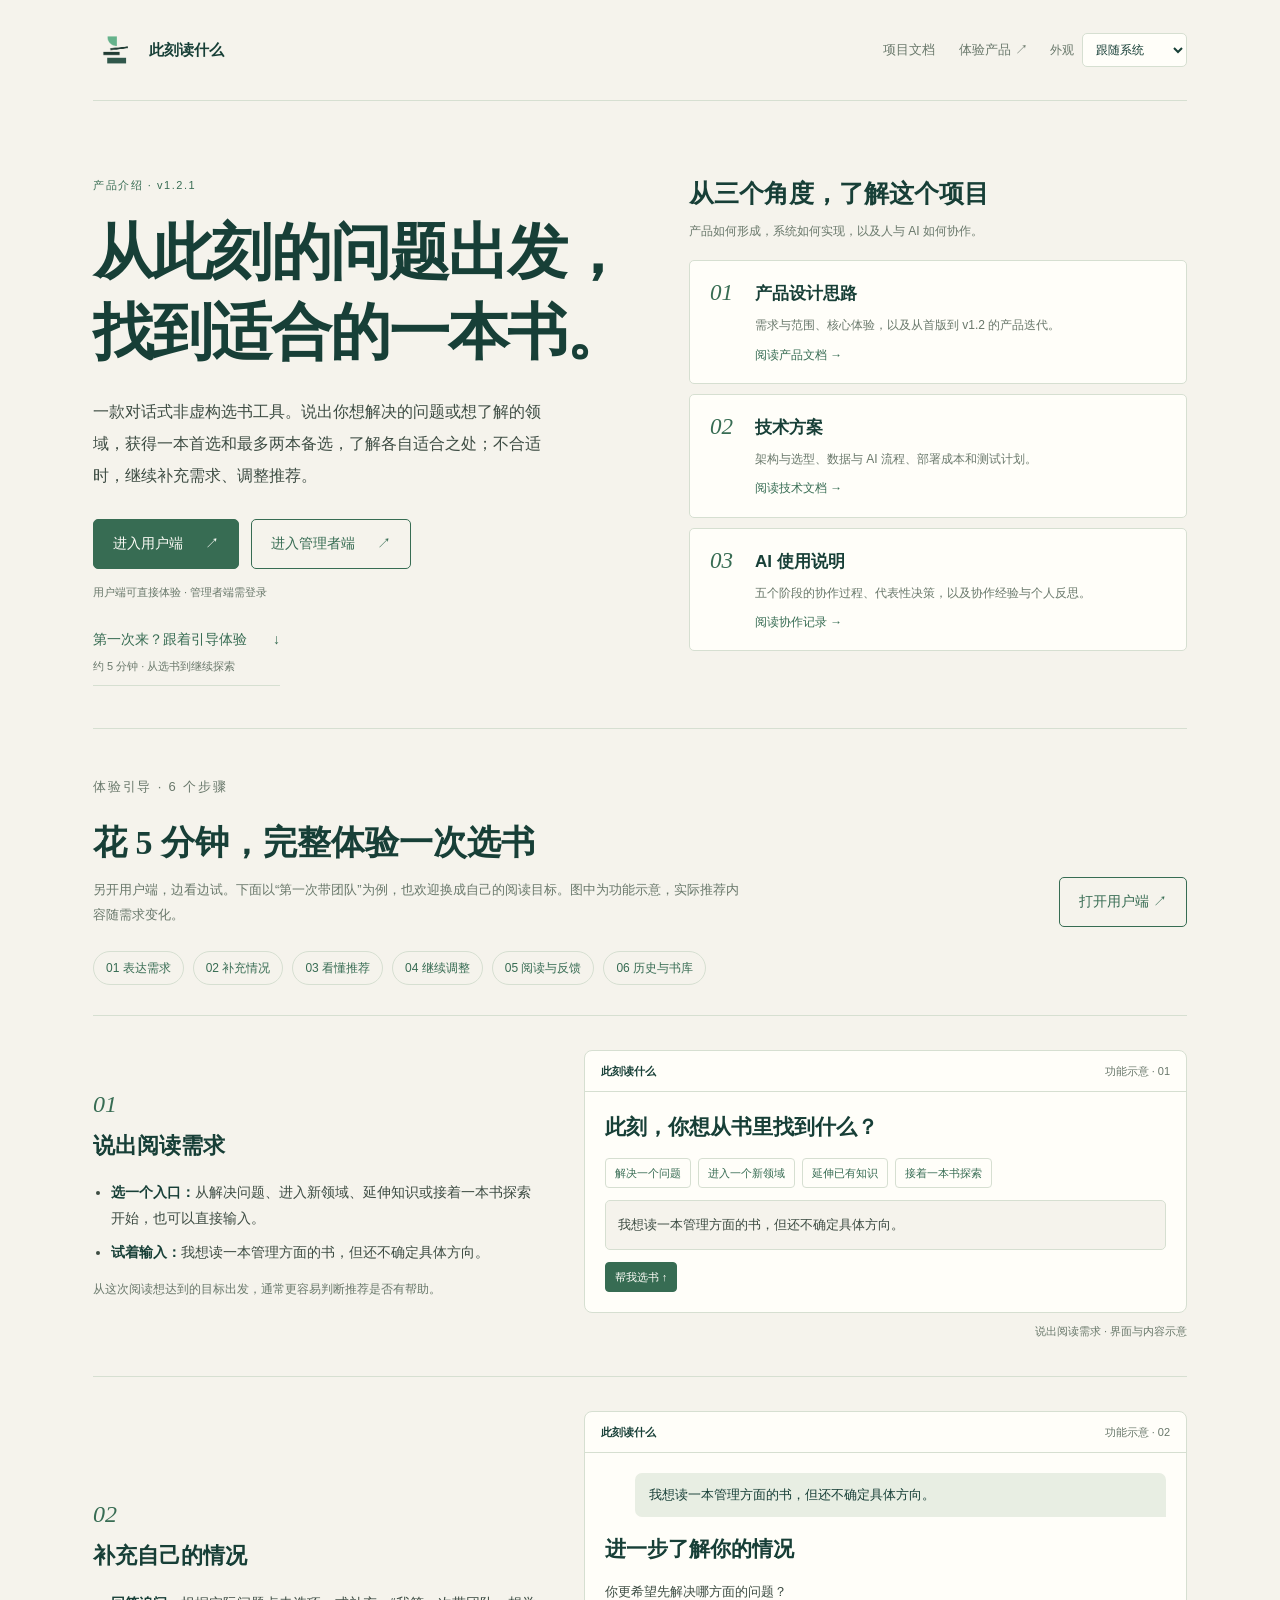
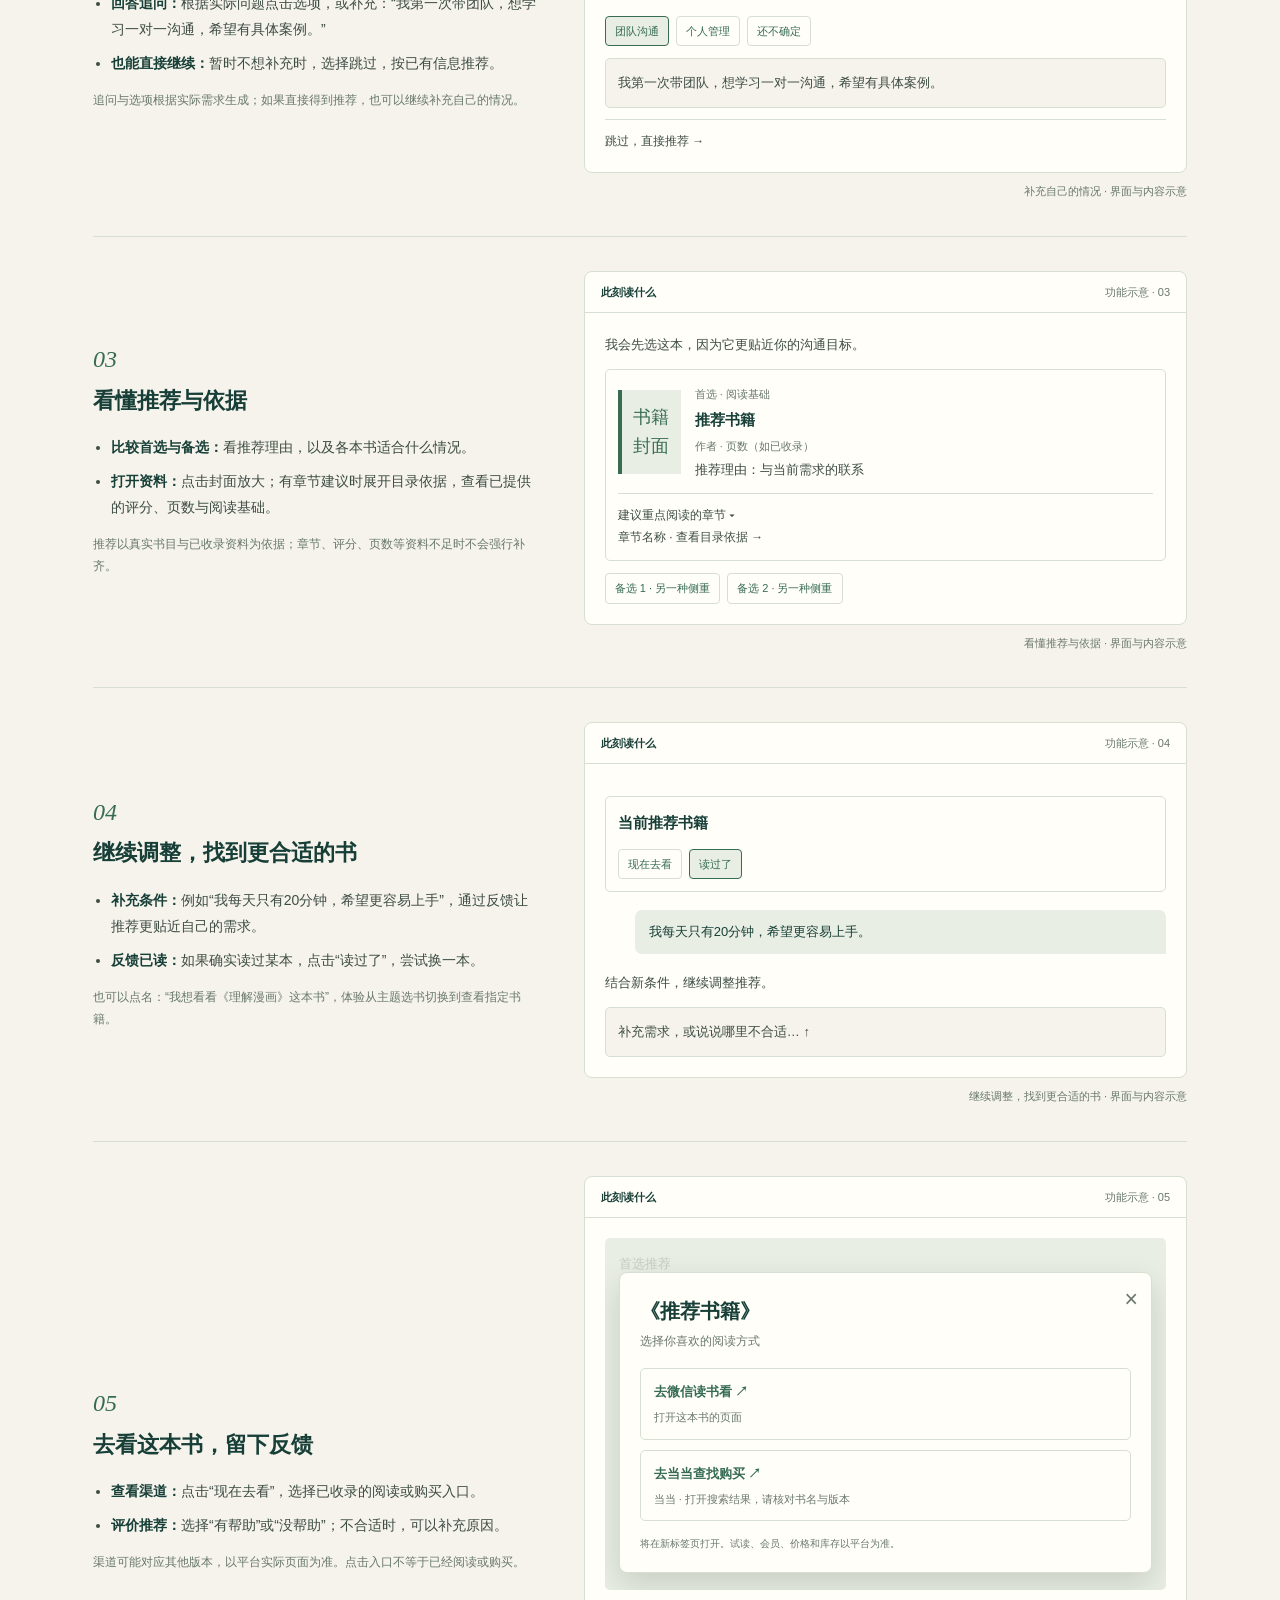
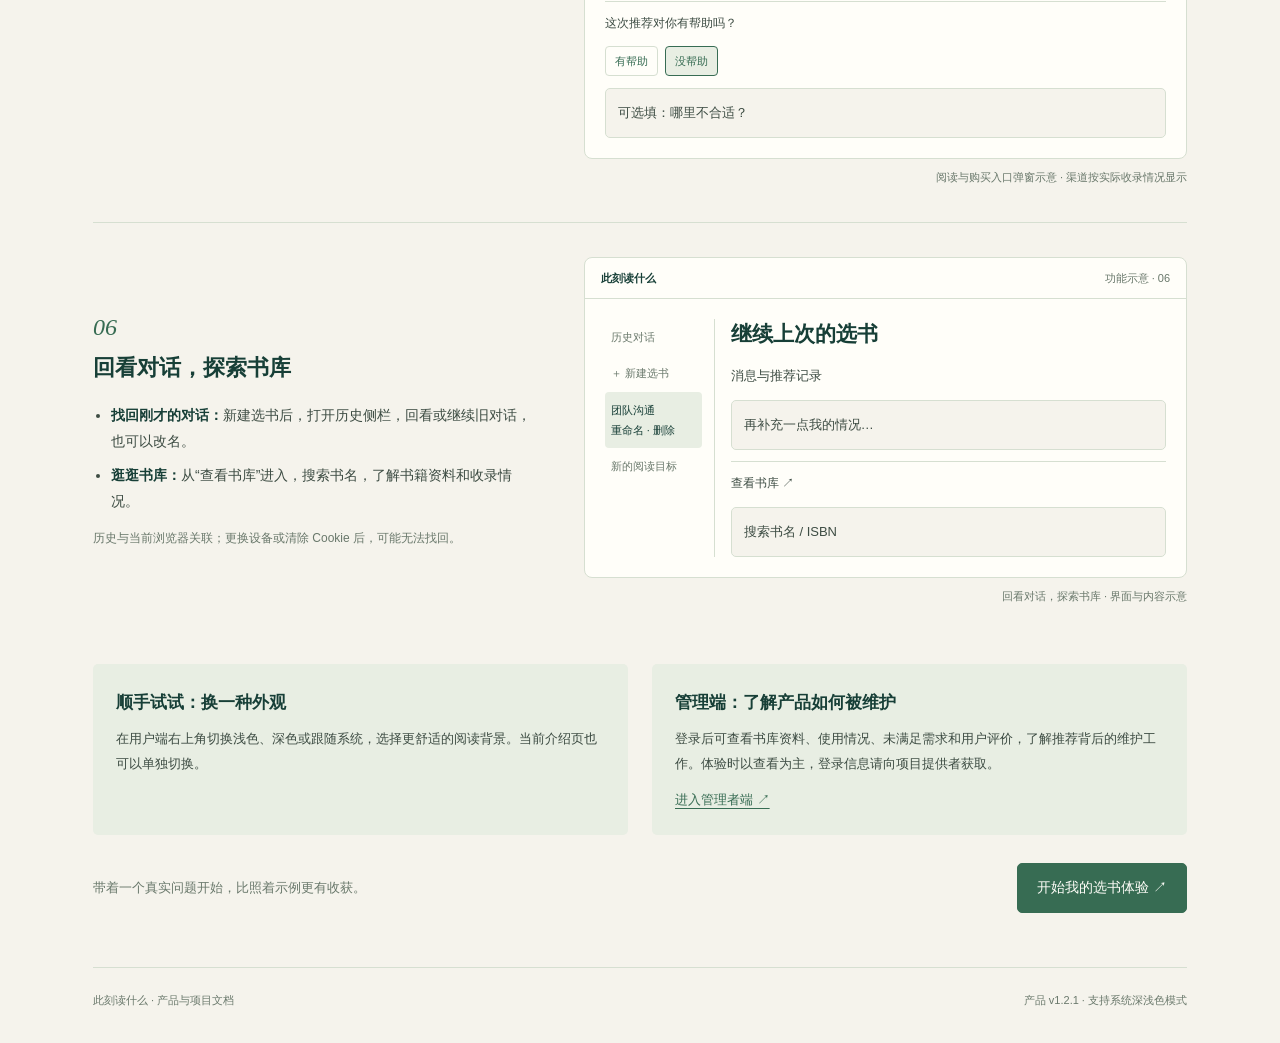
==== commit ee50cc4e: "Refine guide example from broad management need to clarification" ====
--- a/index.html
+++ b/index.html
@@ -58,6 +58,6 @@
 <a class="doc" href="03_AI使用说明.html"><span class="doc-index">03</span><h3>AI 使用说明</h3><p>五个阶段的协作过程、代表性决策，以及协作经验与个人反思。</p><span class="doc-link">阅读协作记录 →</span></a>
 </div></section>
 </section>
-<section class="experience-guide" id="experience-guide" aria-labelledby="guide-title"><div class="guide-heading"><div><p class="eyebrow">体验引导 · 6 个步骤</p><h2 id="guide-title">花 5 分钟，完整体验一次选书</h2><p>另开用户端，边看边试。下面以“第一次带团队”为例，也欢迎换成自己的阅读目标。图中为功能示意，实际推荐内容随需求变化。</p></div><a class="button" href="https://eo-test.cikedushu.cn/" target="_blank" rel="noopener noreferrer">打开用户端 ↗</a></div><nav class="guide-nav" aria-label="体验步骤"><a href="#guide-1">01 表达需求</a><a href="#guide-2">02 补充情况</a><a href="#guide-3">03 看懂推荐</a><a href="#guide-4">04 继续调整</a><a href="#guide-5">05 阅读与反馈</a><a href="#guide-6">06 历史与书库</a></nav><article class="guide-step" id="guide-1"><div><span class="step-number">01</span><h3>说出阅读需求</h3><ul><li><strong>选一个入口：</strong>从解决问题、进入新领域、延伸知识或接着一本书探索开始，也可以直接输入。</li><li><strong>试着输入：</strong>我第一次带团队，想学习一对一沟通，希望有具体案例。</li></ul><p class="guide-tip">从这次阅读想达到的目标出发，通常更容易判断推荐是否有帮助。</p></div><figure class="demo"><div class="demo-window"><div class="demo-bar"><b>此刻读什么</b><span>功能示意 · 01</span></div><div class="demo-body"><p class="demo-title">此刻，你想从书里找到什么？</p><div class="demo-tags"><span class="demo-tag">解决一个问题</span><span class="demo-tag">进入一个新领域</span><span class="demo-tag">延伸已有知识</span><span class="demo-tag">接着一本书探索</span></div><div class="demo-input">我第一次带团队，想学习一对一沟通，希望有具体案例。</div><div class="demo-tags"><span class="demo-tag filled">帮我选书 ↑</span></div></div></div><figcaption>说出阅读需求 · 界面与内容示意</figcaption></figure></article><article class="guide-step" id="guide-2"><div><span class="step-number">02</span><h3>补充自己的情况</h3><ul><li><strong>回答追问：</strong>如果系统需要了解更多情况，可以点击答案选项，或输入自己的回答。</li><li><strong>也能直接继续：</strong>暂时不想补充时，选择跳过，按已有信息推荐。</li></ul><p class="guide-tip">追问与选项根据实际需求生成，不是每轮都会出现。</p></div><figure class="demo"><div class="demo-window"><div class="demo-bar"><b>此刻读什么</b><span>功能示意 · 02</span></div><div class="demo-body"><p class="demo-bubble">想改善团队里的一对一沟通。</p><p class="demo-title">进一步了解你的情况</p><p>你更希望先解决哪方面的问题？</p><div class="demo-tags"><span class="demo-tag chosen">让对方愿意表达</span><span class="demo-tag">把反馈说清楚</span><span class="demo-tag">还不确定</span></div><div class="demo-input">也可以输入自己的情况…</div><p class="demo-line">跳过，直接推荐 →</p></div></div><figcaption>补充自己的情况 · 界面与内容示意</figcaption></figure></article><article class="guide-step" id="guide-3"><div><span class="step-number">03</span><h3>看懂推荐与依据</h3><ul><li><strong>比较首选与备选：</strong>看推荐理由，以及各本书适合什么情况。</li><li><strong>打开资料：</strong>点击封面放大；有章节建议时展开目录依据，查看已提供的评分、页数与阅读基础。</li></ul><p class="guide-tip">推荐以真实书目与已收录资料为依据；章节、评分、页数等资料不足时不会强行补齐。</p></div><figure class="demo"><div class="demo-window"><div class="demo-bar"><b>此刻读什么</b><span>功能示意 · 03</span></div><div class="demo-body"><p>我会先选这本，因为它更贴近你的沟通目标。</p><div class="demo-card"><div class="demo-book"><div class="demo-cover">书籍<br>封面</div><div><small>首选 · 阅读基础</small><strong>推荐书籍</strong><small>作者 · 页数（如已收录）</small><p>推荐理由：与当前需求的联系</p></div></div><p class="demo-line">建议重点阅读的章节 ▾<br>章节名称 · 查看目录依据 →</p></div><div class="demo-tags"><span class="demo-tag">备选 1 · 另一种侧重</span><span class="demo-tag">备选 2 · 另一种侧重</span></div></div></div><figcaption>看懂推荐与依据 · 界面与内容示意</figcaption></figure></article><article class="guide-step" id="guide-4"><div><span class="step-number">04</span><h3>继续调整，找到更合适的书</h3><ul><li><strong>补充条件：</strong>例如“我每天只有20分钟，希望更容易上手”，通过反馈让推荐更贴近自己的需求。</li><li><strong>反馈已读：</strong>如果确实读过某本，点击“读过了”，尝试换一本。</li></ul><p class="guide-tip">也可以点名：“我想看看《理解漫画》这本书”，体验从主题选书切换到查看指定书籍。</p></div><figure class="demo"><div class="demo-window"><div class="demo-bar"><b>此刻读什么</b><span>功能示意 · 04</span></div><div class="demo-body"><div class="demo-card"><strong>当前推荐书籍</strong><div class="demo-tags"><span class="demo-tag">现在去看</span><span class="demo-tag chosen">读过了</span></div></div><p class="demo-bubble" style="margin-top:18px">我每天只有20分钟，希望更容易上手。</p><p>结合新条件，继续调整推荐。</p><div class="demo-input">补充需求，或说说哪里不合适… ↑</div></div></div><figcaption>继续调整，找到更合适的书 · 界面与内容示意</figcaption></figure></article><article class="guide-step" id="guide-5"><div><span class="step-number">05</span><h3>去看这本书，留下反馈</h3><ul><li><strong>查看渠道：</strong>点击“现在去看”，选择已收录的阅读或购买入口。</li><li><strong>评价推荐：</strong>选择“有帮助”或“没帮助”；不合适时，可以补充原因。</li></ul><p class="guide-tip">渠道可能对应其他版本，以平台实际页面为准。点击入口不等于已经阅读或购买。</p></div><figure class="demo"><div class="demo-window"><div class="demo-bar"><b>此刻读什么</b><span>功能示意 · 05</span></div><div class="demo-body"><div class="entry-scene"><div class="entry-background" aria-hidden="true"><p>首选推荐</p><strong>推荐书籍</strong><div class="demo-tags"><span class="demo-tag filled">现在去看</span><span class="demo-tag">读过了</span></div></div><div class="entry-modal"><span class="entry-close" aria-hidden="true">×</span><p class="demo-title">《推荐书籍》</p><p class="entry-intro">选择你喜欢的阅读方式</p><div class="entry-option"><strong>去微信读书看 ↗</strong><small>打开这本书的页面</small></div><div class="entry-option"><strong>去当当查找购买 ↗</strong><small>当当 · 打开搜索结果，请核对书名与版本</small></div><p class="entry-note">将在新标签页打开。试读、会员、价格和库存以平台为准。</p></div></div><p class="demo-line">这次推荐对你有帮助吗？</p><div class="demo-tags"><span class="demo-tag">有帮助</span><span class="demo-tag chosen">没帮助</span></div><div class="demo-input">可选填：哪里不合适？</div></div></div><figcaption>阅读与购买入口弹窗示意 · 渠道按实际收录情况显示</figcaption></figure></article><article class="guide-step" id="guide-6"><div><span class="step-number">06</span><h3>回看对话，探索书库</h3><ul><li><strong>找回刚才的对话：</strong>新建选书后，打开历史侧栏，回看或继续旧对话，也可以改名。</li><li><strong>逛逛书库：</strong>从“查看书库”进入，搜索书名，了解书籍资料和收录情况。</li></ul><p class="guide-tip">历史与当前浏览器关联；更换设备或清除 Cookie 后，可能无法找回。</p></div><figure class="demo"><div class="demo-window"><div class="demo-bar"><b>此刻读什么</b><span>功能示意 · 06</span></div><div class="demo-body"><div class="demo-split"><div class="demo-history"><p>历史对话</p><p>＋ 新建选书</p><p class="active">团队沟通<br>重命名 · 删除</p><p>新的阅读目标</p></div><div><p class="demo-title">继续上次的选书</p><p>消息与推荐记录</p><div class="demo-input">再补充一点我的情况…</div><p class="demo-line">查看书库 ↗</p><div class="demo-input">搜索书名 / ISBN</div></div></div></div></div><figcaption>回看对话，探索书库 · 界面与内容示意</figcaption></figure></article><div class="guide-extras"><aside class="guide-extra"><h3>顺手试试：换一种外观</h3><p>在用户端右上角切换浅色、深色或跟随系统，选择更舒适的阅读背景。当前介绍页也可以单独切换。</p></aside><aside class="guide-extra"><h3>管理端：了解产品如何被维护</h3><p>登录后可查看书库资料、使用情况、未满足需求和用户评价，了解推荐背后的维护工作。体验时以查看为主，登录信息请向项目提供者获取。</p><a href="https://eo-test.cikedushu.cn/admin" target="_blank" rel="noopener noreferrer">进入管理者端 ↗</a></aside></div><div class="guide-end"><p>带着一个真实问题开始，比照着示例更有收获。</p><a class="button primary" href="https://eo-test.cikedushu.cn/" target="_blank" rel="noopener noreferrer">开始我的选书体验 ↗</a></div></section>
+<section class="experience-guide" id="experience-guide" aria-labelledby="guide-title"><div class="guide-heading"><div><p class="eyebrow">体验引导 · 6 个步骤</p><h2 id="guide-title">花 5 分钟，完整体验一次选书</h2><p>另开用户端，边看边试。下面以“第一次带团队”为例，也欢迎换成自己的阅读目标。图中为功能示意，实际推荐内容随需求变化。</p></div><a class="button" href="https://eo-test.cikedushu.cn/" target="_blank" rel="noopener noreferrer">打开用户端 ↗</a></div><nav class="guide-nav" aria-label="体验步骤"><a href="#guide-1">01 表达需求</a><a href="#guide-2">02 补充情况</a><a href="#guide-3">03 看懂推荐</a><a href="#guide-4">04 继续调整</a><a href="#guide-5">05 阅读与反馈</a><a href="#guide-6">06 历史与书库</a></nav><article class="guide-step" id="guide-1"><div><span class="step-number">01</span><h3>说出阅读需求</h3><ul><li><strong>选一个入口：</strong>从解决问题、进入新领域、延伸知识或接着一本书探索开始，也可以直接输入。</li><li><strong>试着输入：</strong>我想读一本管理方面的书，但还不确定具体方向。</li></ul><p class="guide-tip">从这次阅读想达到的目标出发，通常更容易判断推荐是否有帮助。</p></div><figure class="demo"><div class="demo-window"><div class="demo-bar"><b>此刻读什么</b><span>功能示意 · 01</span></div><div class="demo-body"><p class="demo-title">此刻，你想从书里找到什么？</p><div class="demo-tags"><span class="demo-tag">解决一个问题</span><span class="demo-tag">进入一个新领域</span><span class="demo-tag">延伸已有知识</span><span class="demo-tag">接着一本书探索</span></div><div class="demo-input">我想读一本管理方面的书，但还不确定具体方向。</div><div class="demo-tags"><span class="demo-tag filled">帮我选书 ↑</span></div></div></div><figcaption>说出阅读需求 · 界面与内容示意</figcaption></figure></article><article class="guide-step" id="guide-2"><div><span class="step-number">02</span><h3>补充自己的情况</h3><ul><li><strong>回答追问：</strong>根据实际问题点击选项，或补充：“我第一次带团队，想学习一对一沟通，希望有具体案例。”</li><li><strong>也能直接继续：</strong>暂时不想补充时，选择跳过，按已有信息推荐。</li></ul><p class="guide-tip">追问与选项根据实际需求生成；如果直接得到推荐，也可以继续补充自己的情况。</p></div><figure class="demo"><div class="demo-window"><div class="demo-bar"><b>此刻读什么</b><span>功能示意 · 02</span></div><div class="demo-body"><p class="demo-bubble">我想读一本管理方面的书，但还不确定具体方向。</p><p class="demo-title">进一步了解你的情况</p><p>你更希望先解决哪方面的问题？</p><div class="demo-tags"><span class="demo-tag chosen">团队沟通</span><span class="demo-tag">个人管理</span><span class="demo-tag">还不确定</span></div><div class="demo-input">我第一次带团队，想学习一对一沟通，希望有具体案例。</div><p class="demo-line">跳过，直接推荐 →</p></div></div><figcaption>补充自己的情况 · 界面与内容示意</figcaption></figure></article><article class="guide-step" id="guide-3"><div><span class="step-number">03</span><h3>看懂推荐与依据</h3><ul><li><strong>比较首选与备选：</strong>看推荐理由，以及各本书适合什么情况。</li><li><strong>打开资料：</strong>点击封面放大；有章节建议时展开目录依据，查看已提供的评分、页数与阅读基础。</li></ul><p class="guide-tip">推荐以真实书目与已收录资料为依据；章节、评分、页数等资料不足时不会强行补齐。</p></div><figure class="demo"><div class="demo-window"><div class="demo-bar"><b>此刻读什么</b><span>功能示意 · 03</span></div><div class="demo-body"><p>我会先选这本，因为它更贴近你的沟通目标。</p><div class="demo-card"><div class="demo-book"><div class="demo-cover">书籍<br>封面</div><div><small>首选 · 阅读基础</small><strong>推荐书籍</strong><small>作者 · 页数（如已收录）</small><p>推荐理由：与当前需求的联系</p></div></div><p class="demo-line">建议重点阅读的章节 ▾<br>章节名称 · 查看目录依据 →</p></div><div class="demo-tags"><span class="demo-tag">备选 1 · 另一种侧重</span><span class="demo-tag">备选 2 · 另一种侧重</span></div></div></div><figcaption>看懂推荐与依据 · 界面与内容示意</figcaption></figure></article><article class="guide-step" id="guide-4"><div><span class="step-number">04</span><h3>继续调整，找到更合适的书</h3><ul><li><strong>补充条件：</strong>例如“我每天只有20分钟，希望更容易上手”，通过反馈让推荐更贴近自己的需求。</li><li><strong>反馈已读：</strong>如果确实读过某本，点击“读过了”，尝试换一本。</li></ul><p class="guide-tip">也可以点名：“我想看看《理解漫画》这本书”，体验从主题选书切换到查看指定书籍。</p></div><figure class="demo"><div class="demo-window"><div class="demo-bar"><b>此刻读什么</b><span>功能示意 · 04</span></div><div class="demo-body"><div class="demo-card"><strong>当前推荐书籍</strong><div class="demo-tags"><span class="demo-tag">现在去看</span><span class="demo-tag chosen">读过了</span></div></div><p class="demo-bubble" style="margin-top:18px">我每天只有20分钟，希望更容易上手。</p><p>结合新条件，继续调整推荐。</p><div class="demo-input">补充需求，或说说哪里不合适… ↑</div></div></div><figcaption>继续调整，找到更合适的书 · 界面与内容示意</figcaption></figure></article><article class="guide-step" id="guide-5"><div><span class="step-number">05</span><h3>去看这本书，留下反馈</h3><ul><li><strong>查看渠道：</strong>点击“现在去看”，选择已收录的阅读或购买入口。</li><li><strong>评价推荐：</strong>选择“有帮助”或“没帮助”；不合适时，可以补充原因。</li></ul><p class="guide-tip">渠道可能对应其他版本，以平台实际页面为准。点击入口不等于已经阅读或购买。</p></div><figure class="demo"><div class="demo-window"><div class="demo-bar"><b>此刻读什么</b><span>功能示意 · 05</span></div><div class="demo-body"><div class="entry-scene"><div class="entry-background" aria-hidden="true"><p>首选推荐</p><strong>推荐书籍</strong><div class="demo-tags"><span class="demo-tag filled">现在去看</span><span class="demo-tag">读过了</span></div></div><div class="entry-modal"><span class="entry-close" aria-hidden="true">×</span><p class="demo-title">《推荐书籍》</p><p class="entry-intro">选择你喜欢的阅读方式</p><div class="entry-option"><strong>去微信读书看 ↗</strong><small>打开这本书的页面</small></div><div class="entry-option"><strong>去当当查找购买 ↗</strong><small>当当 · 打开搜索结果，请核对书名与版本</small></div><p class="entry-note">将在新标签页打开。试读、会员、价格和库存以平台为准。</p></div></div><p class="demo-line">这次推荐对你有帮助吗？</p><div class="demo-tags"><span class="demo-tag">有帮助</span><span class="demo-tag chosen">没帮助</span></div><div class="demo-input">可选填：哪里不合适？</div></div></div><figcaption>阅读与购买入口弹窗示意 · 渠道按实际收录情况显示</figcaption></figure></article><article class="guide-step" id="guide-6"><div><span class="step-number">06</span><h3>回看对话，探索书库</h3><ul><li><strong>找回刚才的对话：</strong>新建选书后，打开历史侧栏，回看或继续旧对话，也可以改名。</li><li><strong>逛逛书库：</strong>从“查看书库”进入，搜索书名，了解书籍资料和收录情况。</li></ul><p class="guide-tip">历史与当前浏览器关联；更换设备或清除 Cookie 后，可能无法找回。</p></div><figure class="demo"><div class="demo-window"><div class="demo-bar"><b>此刻读什么</b><span>功能示意 · 06</span></div><div class="demo-body"><div class="demo-split"><div class="demo-history"><p>历史对话</p><p>＋ 新建选书</p><p class="active">团队沟通<br>重命名 · 删除</p><p>新的阅读目标</p></div><div><p class="demo-title">继续上次的选书</p><p>消息与推荐记录</p><div class="demo-input">再补充一点我的情况…</div><p class="demo-line">查看书库 ↗</p><div class="demo-input">搜索书名 / ISBN</div></div></div></div></div><figcaption>回看对话，探索书库 · 界面与内容示意</figcaption></figure></article><div class="guide-extras"><aside class="guide-extra"><h3>顺手试试：换一种外观</h3><p>在用户端右上角切换浅色、深色或跟随系统，选择更舒适的阅读背景。当前介绍页也可以单独切换。</p></aside><aside class="guide-extra"><h3>管理端：了解产品如何被维护</h3><p>登录后可查看书库资料、使用情况、未满足需求和用户评价，了解推荐背后的维护工作。体验时以查看为主，登录信息请向项目提供者获取。</p><a href="https://eo-test.cikedushu.cn/admin" target="_blank" rel="noopener noreferrer">进入管理者端 ↗</a></aside></div><div class="guide-end"><p>带着一个真实问题开始，比照着示例更有收获。</p><a class="button primary" href="https://eo-test.cikedushu.cn/" target="_blank" rel="noopener noreferrer">开始我的选书体验 ↗</a></div></section>
 </main><footer class="footer"><span>此刻读什么 · 产品与项目文档</span><span>产品 v1.2.1 · 支持系统深浅色模式</span></footer>
 </div></body></html>
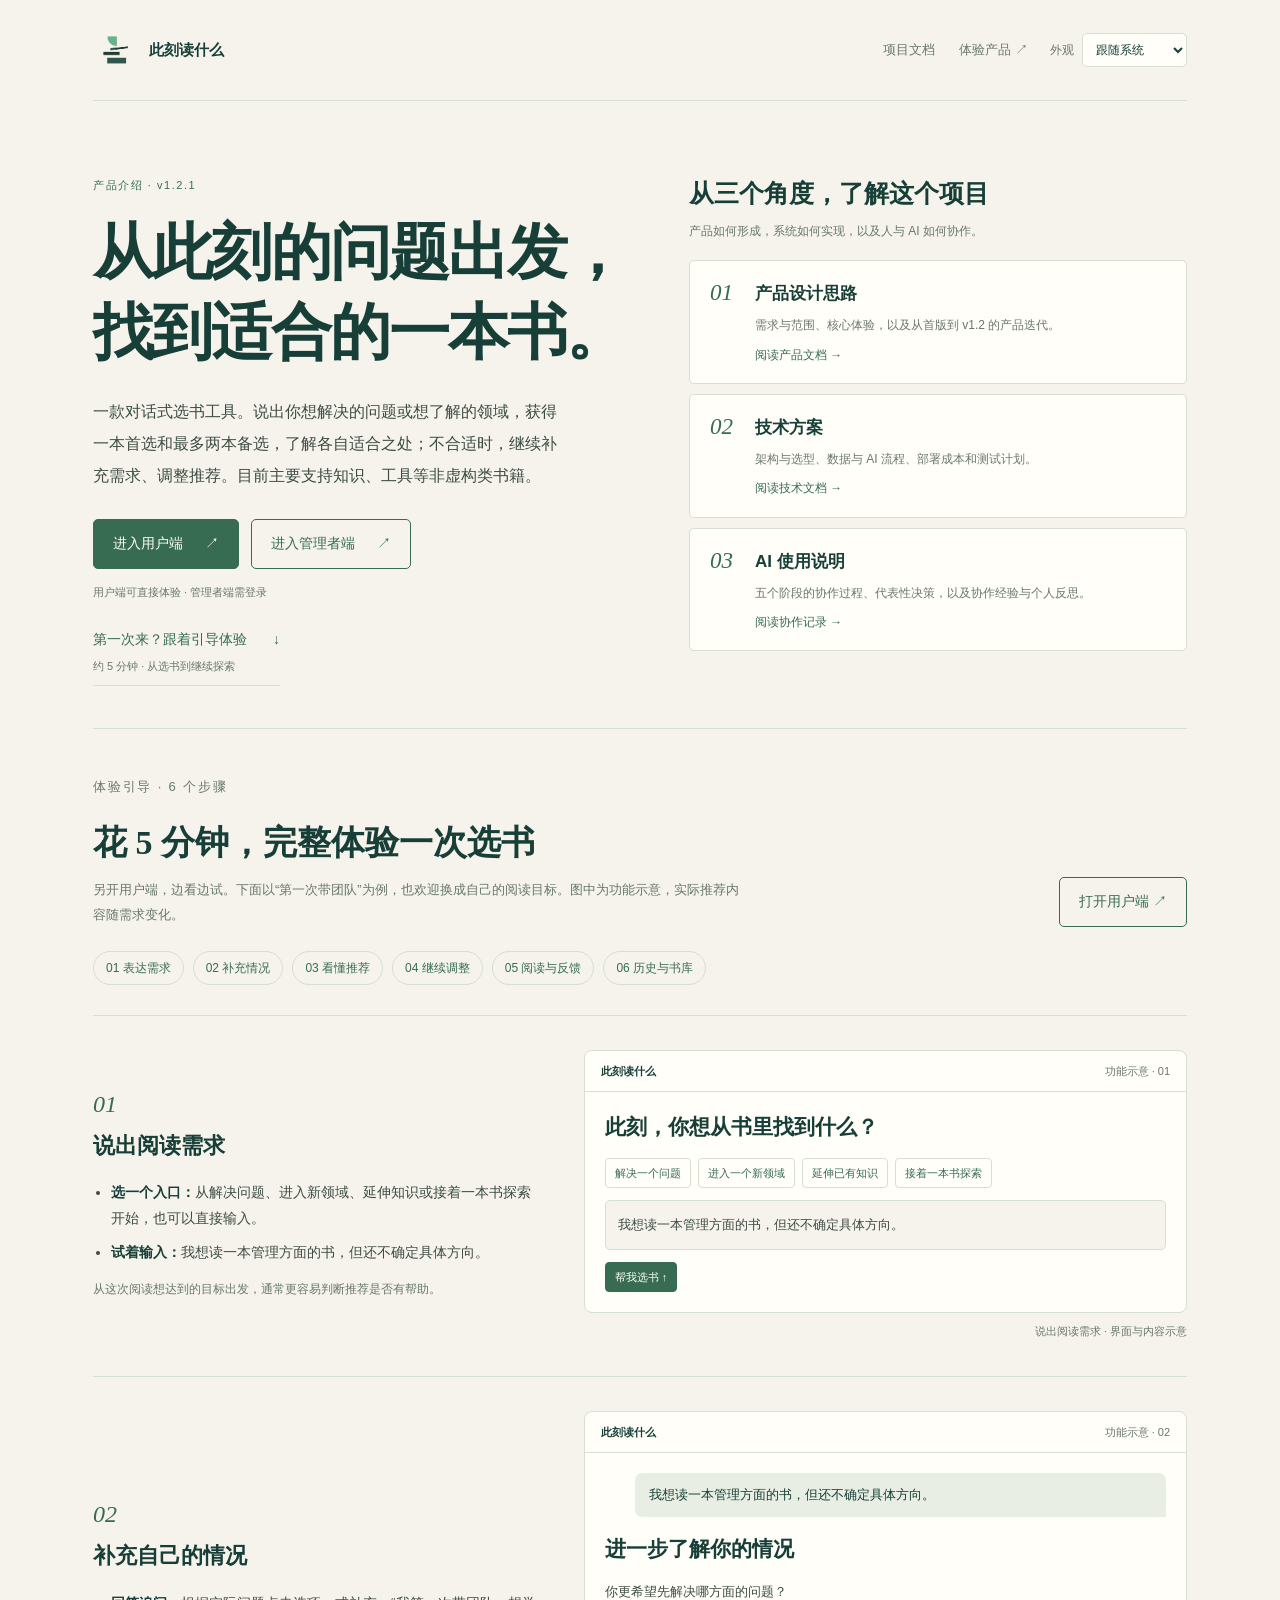
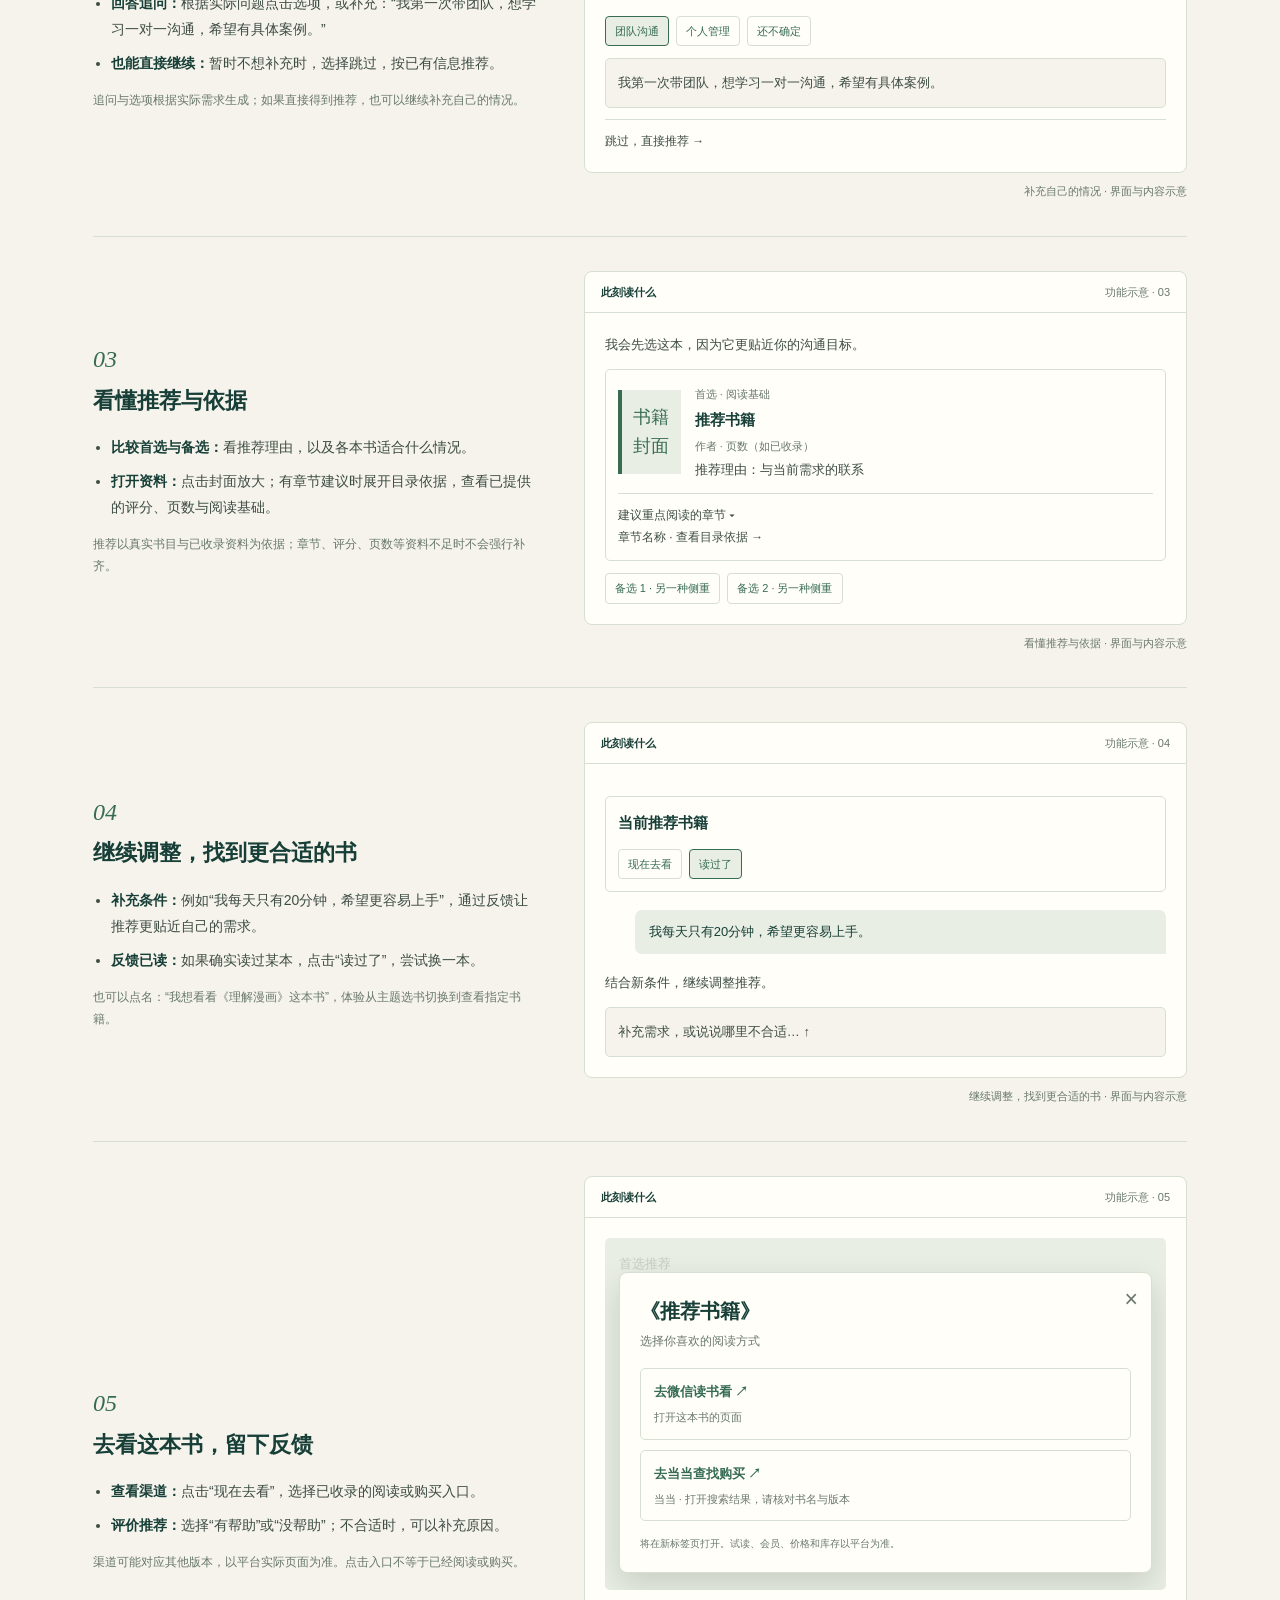
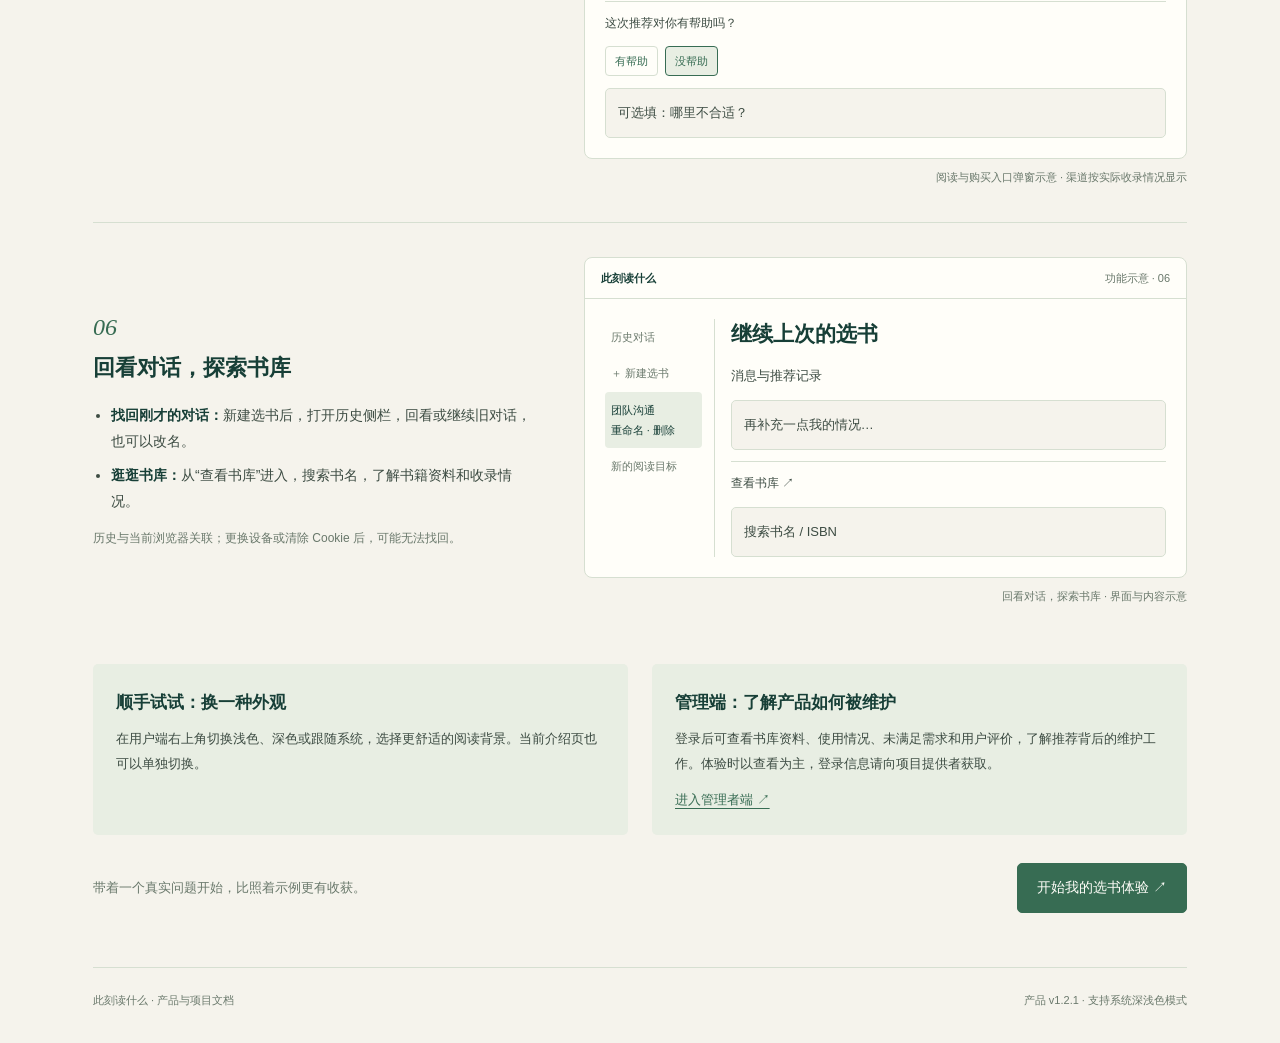
==== commit 8f7e3f92: "Clarify conversational book selection introduction and supported book types" ====
--- a/index.html
+++ b/index.html
@@ -51,7 +51,7 @@
 <header class="top"><a class="brand" href="index.html" aria-label="此刻读什么产品介绍"><img class="product-logo" src="logo.png" width="44" height="44" alt="" aria-hidden="true"><span>此刻读什么</span></a><div class="top-actions"><nav aria-label="首页导航"><a href="#documents">项目文档</a><a href="https://eo-test.cikedushu.cn/" target="_blank" rel="noopener noreferrer">体验产品 ↗</a></nav><label class="appearance-control">外观<select data-appearance aria-label="页面外观"><option value="system">跟随系统</option><option value="light">浅色</option><option value="dark">深色</option></select></label></div></header>
 <main>
 <section class="hero" aria-labelledby="intro-title">
-<div><p class="eyebrow">产品介绍 · v1.2.1</p><h1 id="intro-title">从此刻的问题出发，<br>找到适合的一本书。</h1><p class="lead">一款对话式非虚构选书工具。说出你想解决的问题或想了解的领域，获得一本首选和最多两本备选，了解各自适合之处；不合适时，继续补充需求、调整推荐。</p><div class="actions"><a class="button primary" href="https://eo-test.cikedushu.cn/" target="_blank" rel="noopener noreferrer">进入用户端 <span aria-hidden="true">↗</span></a><a class="button" href="https://eo-test.cikedushu.cn/admin" target="_blank" rel="noopener noreferrer">进入管理者端 <span aria-hidden="true">↗</span></a></div><p class="meta">用户端可直接体验 · 管理者端需登录</p><a class="guide-jump" href="#experience-guide">第一次来？跟着引导体验 <span aria-hidden="true">↓</span><small>约 5 分钟 · 从选书到继续探索</small></a></div>
+<div><p class="eyebrow">产品介绍 · v1.2.1</p><h1 id="intro-title">从此刻的问题出发，<br>找到适合的一本书。</h1><p class="lead">一款对话式选书工具。说出你想解决的问题或想了解的领域，获得一本首选和最多两本备选，了解各自适合之处；不合适时，继续补充需求、调整推荐。目前主要支持知识、工具等非虚构类书籍。</p><div class="actions"><a class="button primary" href="https://eo-test.cikedushu.cn/" target="_blank" rel="noopener noreferrer">进入用户端 <span aria-hidden="true">↗</span></a><a class="button" href="https://eo-test.cikedushu.cn/admin" target="_blank" rel="noopener noreferrer">进入管理者端 <span aria-hidden="true">↗</span></a></div><p class="meta">用户端可直接体验 · 管理者端需登录</p><a class="guide-jump" href="#experience-guide">第一次来？跟着引导体验 <span aria-hidden="true">↓</span><small>约 5 分钟 · 从选书到继续探索</small></a></div>
 <section class="docs" id="documents" aria-labelledby="documents-title"><div class="section-heading"><h2 id="documents-title">从三个角度，了解这个项目</h2><p>产品如何形成，系统如何实现，以及人与 AI 如何协作。</p></div><div class="doc-grid">
 <a class="doc" href="01_产品设计方案.html"><span class="doc-index">01</span><h3>产品设计思路</h3><p>需求与范围、核心体验，以及从首版到 v1.2 的产品迭代。</p><span class="doc-link">阅读产品文档 →</span></a>
 <a class="doc" href="02_技术选型说明_决策版.html"><span class="doc-index">02</span><h3>技术方案</h3><p>架构与选型、数据与 AI 流程、部署成本和测试计划。</p><span class="doc-link">阅读技术文档 →</span></a>
